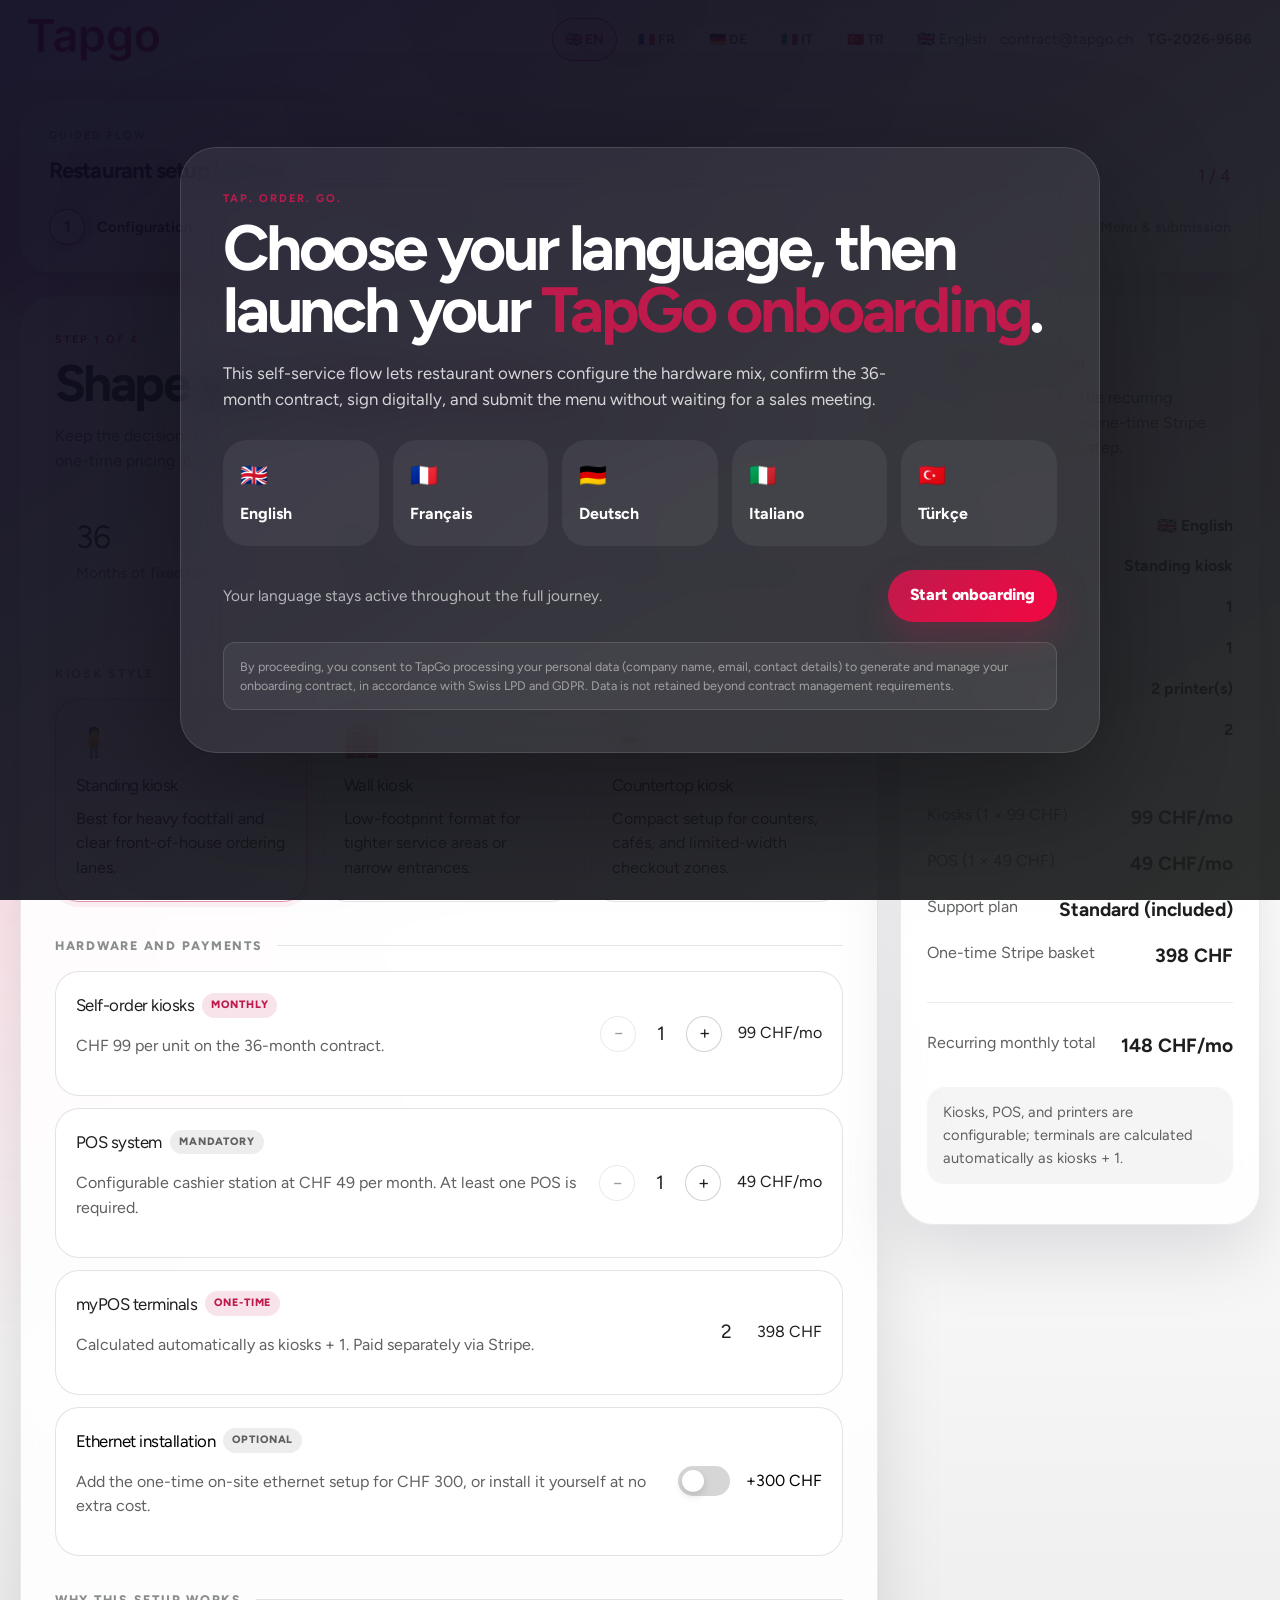
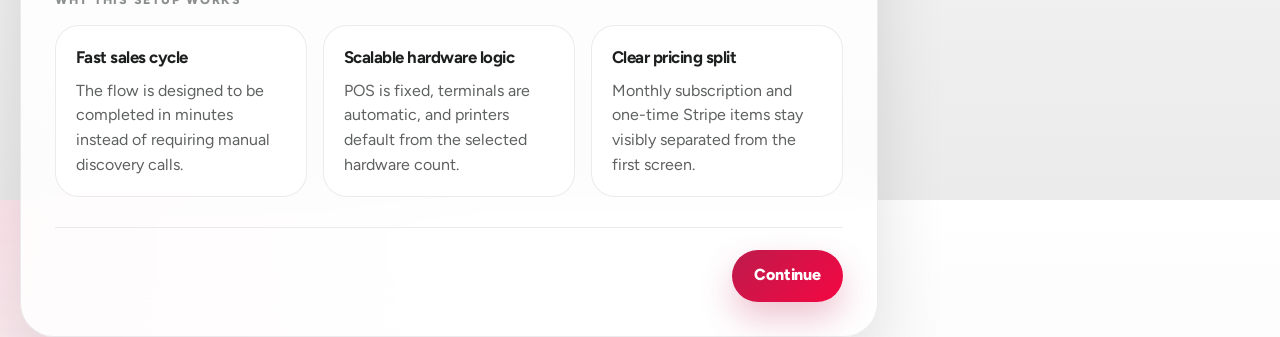
==== tapgo_onboarding_v2.html @ e116bab8 "Apply QA fixes: GDPR notice, POS counter, i18n, validation" ====
<!DOCTYPE html>
<html lang="en">
<head>
  <meta charset="UTF-8">
  <meta name="viewport" content="width=device-width, initial-scale=1.0">
  <meta name="description" content="Configure your TapGo system, validate your contract, and submit your menu in one flow.">
  <title>TapGo Onboarding</title>
  <link rel="preconnect" href="https://fonts.googleapis.com">
  <link rel="preconnect" href="https://fonts.gstatic.com" crossorigin>
  <link href="https://fonts.googleapis.com/css2?family=Figtree:wght@400;500;600;700;800&display=swap" rel="stylesheet">
  <link rel="stylesheet" href="/assets/css/tapgo-onboarding.css">
</head>
<body>
  <div class="site-bg" aria-hidden="true">
    <div class="site-bg__grid"></div>
    <div class="site-bg__orb site-bg__orb--one"></div>
    <div class="site-bg__orb site-bg__orb--two"></div>
  </div>

  <div class="welcome-overlay" id="welcomeOverlay">
    <div class="welcome-card">
      <p class="welcome-card__eyebrow" data-i18n="welcome.eyebrow">Tap. Order. Go.</p>
      <h1 class="welcome-card__title" data-i18n-html="welcome.title">Choose your language, then launch your <em>TapGo onboarding</em>.</h1>
      <p class="welcome-card__text" data-i18n="welcome.text">This self-service flow lets restaurant owners configure the hardware mix, confirm the 36-month contract, sign digitally, and submit the menu without waiting for a sales meeting.</p>
      <div class="language-grid" id="languageGrid">
        <button class="language-card" type="button" data-lang="en"><span class="language-card__flag">🇬🇧</span><span class="language-card__name">English</span></button>
        <button class="language-card" type="button" data-lang="fr"><span class="language-card__flag">🇫🇷</span><span class="language-card__name">Français</span></button>
        <button class="language-card" type="button" data-lang="de"><span class="language-card__flag">🇩🇪</span><span class="language-card__name">Deutsch</span></button>
        <button class="language-card" type="button" data-lang="it"><span class="language-card__flag">🇮🇹</span><span class="language-card__name">Italiano</span></button>
        <button class="language-card" type="button" data-lang="tr"><span class="language-card__flag">🇹🇷</span><span class="language-card__name">Türkçe</span></button>
      </div>
      <div class="welcome-card__footer">
        <p class="welcome-card__note" data-i18n="welcome.note">Your language stays active throughout the full journey.</p>
        <button class="btn btn-primary" id="welcomeStart" type="button" disabled data-i18n="welcome.cta">Start onboarding</button>
      </div>
      <p class="privacy-notice" data-i18n="welcome.privacyNotice">By proceeding, you consent to TapGo processing your personal data (company name, email, contact details) to generate and manage your onboarding contract, in accordance with Swiss LPD and GDPR. Data is not retained beyond contract management requirements.</p>
    </div>
  </div>

  <header class="topbar">
    <a class="brandmark" href="https://www.tapgo.ch/" target="_blank" rel="noopener noreferrer">
      <img class="brandmark__logo" src="/assets/images/Tapgo.png" alt="TapGo">
    </a>
    <div class="topbar__actions">
      <div class="inline-languages" id="inlineLanguages"></div>
      <div class="topbar__contact">
        <span id="selectedLanguageLabel">🇬🇧 English</span>
        <a href="mailto:contract@tapgo.ch">contract@tapgo.ch</a>
        <strong id="referenceBadge">TG-0000</strong>
      </div>
    </div>
  </header>

  <section class="progress-shell">
    <div class="progress-shell__head">
      <div>
        <p class="progress-shell__eyebrow" data-i18n="progress.eyebrow">Guided flow</p>
        <h2 class="progress-shell__title" data-i18n="progress.title">Restaurant setup journey</h2>
      </div>
      <div class="progress-shell__counter" id="progressCounter">1 / 4</div>
    </div>
    <div class="progress-track">
      <div class="progress-step">
        <div class="progress-step__bullet" id="progressBullet1">1</div>
        <div class="progress-step__label" id="progressLabel1" data-i18n="progress.steps.0">Configuration</div>
      </div>
      <div class="progress-track__line" id="progressLine1"></div>
      <div class="progress-step">
        <div class="progress-step__bullet" id="progressBullet2">2</div>
        <div class="progress-step__label" id="progressLabel2" data-i18n="progress.steps.1">Business details</div>
      </div>
      <div class="progress-track__line" id="progressLine2"></div>
      <div class="progress-step">
        <div class="progress-step__bullet" id="progressBullet3">3</div>
        <div class="progress-step__label" id="progressLabel3" data-i18n="progress.steps.2">Contract & signature</div>
      </div>
      <div class="progress-track__line" id="progressLine3"></div>
      <div class="progress-step">
        <div class="progress-step__bullet" id="progressBullet4">4</div>
        <div class="progress-step__label" id="progressLabel4" data-i18n="progress.steps.3">Menu & submission</div>
      </div>
    </div>
  </section>

  <main class="app-shell">
    <section class="stage" id="submissionStage">
      <section class="page" id="page1">
        <div class="page-header">
          <p class="page-header__eyebrow" data-i18n="page1.eyebrow">Step 1 of 4</p>
          <h1 class="page-header__title" data-i18n-html="page1.title">Shape your <em>TapGo setup</em>.</h1>
          <p class="page-header__text" data-i18n="page1.text">Keep the decisions lean: choose the kiosk style, set the quantity, and let the system calculate recurring and one-time pricing instantly.</p>
        </div>

        <div class="hero-strip">
          <div class="hero-strip__item"><span class="hero-strip__value">36</span><span class="hero-strip__label" data-i18n="page1.stats.contract">Months of fixed commitment</span></div>
          <div class="hero-strip__item"><span class="hero-strip__value">3</span><span class="hero-strip__label" data-i18n="page1.stats.setup">Week target for ready-to-go setup</span></div>
          <div class="hero-strip__item"><span class="hero-strip__value">5</span><span class="hero-strip__label" data-i18n="page1.stats.languages">Supported contract languages</span></div>
        </div>

        <div class="section-label" data-i18n="page1.kioskLabel">Kiosk style</div>
        <div class="option-grid">
          <button class="option-card" type="button" data-kiosk-type="standing">
            <span class="option-card__emoji">🧍</span>
            <span class="option-card__title" data-i18n="page1.kiosks.standing.title">Standing kiosk</span>
            <span class="option-card__text" data-i18n="page1.kiosks.standing.text">Best for heavy footfall and clear front-of-house ordering lanes.</span>
          </button>
          <button class="option-card" type="button" data-kiosk-type="wall">
            <span class="option-card__emoji">🧱</span>
            <span class="option-card__title" data-i18n="page1.kiosks.wall.title">Wall kiosk</span>
            <span class="option-card__text" data-i18n="page1.kiosks.wall.text">Low-footprint format for tighter service areas or narrow entrances.</span>
          </button>
          <button class="option-card" type="button" data-kiosk-type="tabletop">
            <span class="option-card__emoji">☕</span>
            <span class="option-card__title" data-i18n="page1.kiosks.tabletop.title">Countertop kiosk</span>
            <span class="option-card__text" data-i18n="page1.kiosks.tabletop.text">Compact setup for counters, cafés, and limited-width checkout zones.</span>
          </button>
        </div>

        <div class="section-label" data-i18n="page1.equipmentLabel">Hardware and payments</div>
        <div class="stack">
          <div class="counter-card">
            <div>
              <div class="counter-card__title"><span data-i18n="page1.counters.kiosks.title">Self-order kiosks</span> <span class="pill pill--accent" data-i18n="page1.counters.kiosks.tag">Monthly</span></div>
              <p class="counter-card__text" data-i18n="page1.counters.kiosks.text">CHF 99 per unit on the 36-month contract.</p>
            </div>
            <div class="counter-control">
              <button class="counter-control__btn" id="kioskMinus" type="button">−</button>
              <div class="counter-control__value" id="kioskCount">1</div>
              <button class="counter-control__btn" id="kioskPlus" type="button">+</button>
            </div>
            <div class="counter-card__price" id="kioskPrice">99 CHF/mo</div>
          </div>

          <div class="counter-card">
            <div>
              <div class="counter-card__title"><span data-i18n="page1.counters.pos.title">POS system</span> <span class="pill" data-i18n="page1.counters.pos.tag">Mandatory</span></div>
              <p class="counter-card__text" data-i18n="page1.counters.pos.text">Configurable cashier station at CHF 49 per month. At least one POS is required.</p>
            </div>
            <div class="counter-control">
              <button class="counter-control__btn" id="posMinus" type="button">−</button>
              <div class="counter-control__value" id="posCount">1</div>
              <button class="counter-control__btn" id="posPlus" type="button">+</button>
            </div>
            <div class="counter-card__price" id="posPrice">49 CHF/mo</div>
          </div>

          <div class="counter-card">
            <div>
              <div class="counter-card__title"><span data-i18n="page1.counters.terminals.title">myPOS terminals</span> <span class="pill pill--accent" data-i18n="page1.counters.terminals.tag">One-time</span></div>
              <p class="counter-card__text" data-i18n="page1.counters.terminals.text">Calculated automatically as kiosks + 1. Paid separately via Stripe.</p>
            </div>
            <div class="counter-control counter-control--fixed">
              <div class="counter-control__value" id="terminalCount">2</div>
            </div>
            <div class="counter-card__price" id="terminalPrice">398 CHF</div>
          </div>

          <button class="toggle-card" id="ethernetToggle" type="button">
            <div>
              <div class="toggle-card__title"><span data-i18n="page1.ethernet.title">Ethernet installation</span> <span class="pill" data-i18n="page1.ethernet.tag">Optional</span></div>
              <p class="toggle-card__text" data-i18n="page1.ethernet.text">Add the one-time on-site ethernet setup for CHF 300, or install it yourself at no extra cost.</p>
            </div>
            <div class="toggle-card__switch" aria-hidden="true"></div>
            <div class="counter-card__price" id="ethernetPrice">+300 CHF</div>
          </button>
        </div>

        <div class="section-label" data-i18n="page1.highlightsLabel">Why this setup works</div>
        <div class="feature-grid">
          <div class="feature-card">
            <h3 data-i18n="page1.highlights.fast.title">Fast sales cycle</h3>
            <p data-i18n="page1.highlights.fast.text">The flow is designed to be completed in minutes instead of requiring manual discovery calls.</p>
          </div>
          <div class="feature-card">
            <h3 data-i18n="page1.highlights.scalable.title">Scalable hardware logic</h3>
            <p data-i18n="page1.highlights.scalable.text">POS is fixed, terminals are automatic, and printers default from the selected hardware count.</p>
          </div>
          <div class="feature-card">
            <h3 data-i18n="page1.highlights.cash.title">Clear pricing split</h3>
            <p data-i18n="page1.highlights.cash.text">Monthly subscription and one-time Stripe items stay visibly separated from the first screen.</p>
          </div>
        </div>

        <div class="page-actions page-actions--right">
          <button class="btn btn-primary" id="toStep2" type="button" data-i18n="actions.continue">Continue</button>
        </div>
      </section>

      <section class="page hidden" id="page2">
        <div class="page-header">
          <p class="page-header__eyebrow" data-i18n="page2.eyebrow">Step 2 of 4</p>
          <h1 class="page-header__title" data-i18n-html="page2.title">Add your <em>business details</em>.</h1>
          <p class="page-header__text" data-i18n="page2.text">These fields map into the generated addendum and legal agreement, so accuracy matters here.</p>
        </div>

        <div class="section-label" data-i18n="page2.companyLabel">Company</div>
        <div class="form-grid">
          <label class="field">
            <span class="field__label" data-i18n="page2.fields.companyName">Company / legal name</span>
            <input id="companyName" type="text" data-i18n-placeholder="page2.placeholders.companyName" placeholder="Example: Bouafif Partners SA">
            <span class="field__error" id="errorCompanyName"></span>
          </label>
          <label class="field">
            <span class="field__label" data-i18n="page2.fields.companyAddress">Company address</span>
            <input id="companyAddress" type="text" data-i18n-placeholder="page2.placeholders.companyAddress" placeholder="Street, postal code, city">
            <span class="field__error" id="errorCompanyAddress"></span>
          </label>
        </div>

        <div class="section-label" data-i18n="page2.restaurantLabel">Restaurant</div>
        <div class="form-grid">
          <label class="field">
            <span class="field__label" data-i18n="page2.fields.restaurantName">Restaurant name</span>
            <input id="restaurantName" type="text" data-i18n-placeholder="page2.placeholders.restaurantName" placeholder="Example: TFK Restaurant">
            <span class="field__error" id="errorRestaurantName"></span>
          </label>
          <label class="field">
            <span class="field__label" data-i18n="page2.fields.restaurantAddress">Restaurant address</span>
            <input id="restaurantAddress" type="text" data-i18n-placeholder="page2.placeholders.restaurantAddress" placeholder="Restaurant location">
            <span class="field__error" id="errorRestaurantAddress"></span>
          </label>
        </div>

        <div class="section-label" data-i18n="page2.contactLabel">Contact and signature</div>
        <div class="form-grid">
          <label class="field">
            <span class="field__label" data-i18n="page2.fields.contactPerson">Contact person / signatory</span>
            <input id="contactPerson" type="text" data-i18n-placeholder="page2.placeholders.contactPerson" placeholder="First and last name">
            <span class="field__error" id="errorContactPerson"></span>
          </label>
          <label class="field">
            <span class="field__label" data-i18n="page2.fields.email">Email address</span>
            <input id="emailAddress" type="email" data-i18n-placeholder="page2.placeholders.email" placeholder="contact@restaurant.ch">
            <span class="field__error" id="errorEmailAddress"></span>
          </label>
          <label class="field">
            <span class="field__label" data-i18n="page2.fields.phone">Phone number</span>
            <input id="phoneNumber" type="text" data-i18n-placeholder="page2.placeholders.phone" placeholder="+41 76 000 00 00">
          </label>
          <div class="field">
            <span class="field__label" data-i18n="page2.fields.language">Contract language</span>
            <div class="field__readonly" id="selectedLanguageReadonly">Handled from top bar</div>
            <p class="field__hint" data-i18n="page2.languageHint">You can still switch languages from the top bar without losing your progress.</p>
          </div>
        </div>

        <div class="section-label" data-i18n="page2.operationsLabel">Operational details</div>
        <div class="operation-grid">
          <div class="counter-card counter-card--compact">
            <div>
              <div class="counter-card__title"><span data-i18n="page2.operations.printers.title">Printer count</span> <span class="pill" data-i18n="page2.operations.printers.tag">Editable</span></div>
              <p class="counter-card__text" data-i18n="page2.operations.printers.text">Defaults to kiosks + POS, as requested in the requirements document.</p>
            </div>
            <div class="counter-control">
              <button class="counter-control__btn" id="printerMinus" type="button">−</button>
              <div class="counter-control__value" id="printerCount">2</div>
              <button class="counter-control__btn" id="printerPlus" type="button">+</button>
            </div>
          </div>
          <div class="info-tile">
            <h3 data-i18n="page2.operations.stripe.title">Stripe hardware payment</h3>
            <p id="stripeInfoLine">2 myPOS terminals are prepared for the one-time Stripe payment.</p>
          </div>
          <div class="info-tile">
            <h3 data-i18n="page2.operations.startDate.title">Contract start date</h3>
            <p data-i18n="page2.operations.startDate.text">This remains blank in the generated documents and is completed on installation day.</p>
          </div>
        </div>

        <div class="section-label" data-i18n="page2.slaLabel">Support plan</div>
        <div class="sla-grid">
          <button class="sla-card" type="button" data-sla="standard">
            <div class="sla-card__head">
              <h3 data-i18n="page2.sla.standard.title">Standard</h3>
              <p data-i18n="page2.sla.standard.price">Included</p>
            </div>
            <ul class="sla-card__list">
              <li data-i18n="page2.sla.standard.items.0">Mon-Fri support window</li>
              <li data-i18n="page2.sla.standard.items.1">Response within 24 working hours</li>
              <li data-i18n="page2.sla.standard.items.2">On-site visit billed separately</li>
              <li data-i18n="page2.sla.standard.items.3">Baseline 90% availability target</li>
            </ul>
          </button>
          <button class="sla-card" type="button" data-sla="premium">
            <span class="sla-card__flag" data-i18n="page2.sla.recommended">Recommended</span>
            <div class="sla-card__head">
              <h3 data-i18n="page2.sla.premium.title">Premium</h3>
              <p data-i18n="page2.sla.premium.price">+9 CHF / month</p>
            </div>
            <ul class="sla-card__list">
              <li data-i18n="page2.sla.premium.items.0">7/7 extended support coverage</li>
              <li data-i18n="page2.sla.premium.items.1">Priority remote response</li>
              <li data-i18n="page2.sla.premium.items.2">On-site intervention included</li>
              <li data-i18n="page2.sla.premium.items.3">Higher service availability target</li>
            </ul>
          </button>
        </div>

        <div class="page-actions">
          <button class="btn btn-ghost" id="backToStep1" type="button" data-i18n="actions.back">Back</button>
          <button class="btn btn-primary" id="toStep3" type="button" disabled data-i18n="page2.cta">Review contract</button>
        </div>
      </section>

      <section class="page hidden" id="page3">
        <div class="page-header">
          <p class="page-header__eyebrow" data-i18n="page3.eyebrow">Step 3 of 4</p>
          <h1 class="page-header__title" data-i18n-html="page3.title">Validate the <em>agreement</em>.</h1>
          <p class="page-header__text" data-i18n="page3.text">The commercial addendum stays in sync with your chosen configuration, while the legal terms stay aligned with the contract source you provided.</p>
        </div>

        <div class="document-actions">
          <button class="btn btn-ghost btn--small" id="downloadContract" type="button" data-i18n="page3.download">Download contract preview</button>
        </div>

        <div class="document-stack">
          <article class="document-card">
            <div class="document-card__head">
              <div>
                <p class="document-card__eyebrow" data-i18n="page3.addendumEyebrow">Generated document</p>
                <h2 data-i18n="page3.addendumTitle">Commercial addendum</h2>
              </div>
              <span class="document-card__ref" id="addendumRef">TapGo / Preview</span>
            </div>
            <div class="document-card__body" id="addendumRows"></div>
          </article>

          <article class="document-card">
            <div class="document-card__head">
              <div>
                <p class="document-card__eyebrow" data-i18n="page3.termsEyebrow">Generated document</p>
                <h2 data-i18n="page3.termsTitle">General conditions</h2>
              </div>
              <span class="document-card__ref">TapGo / Phase 1</span>
            </div>
            <div class="terms-list" id="contractTerms"></div>
          </article>
        </div>

        <div class="section-label" data-i18n="page3.acceptanceLabel">Required confirmations</div>
        <div class="checkbox-stack">
          <label class="check-card" id="checkCardCommitment">
            <input id="acceptCommitment" type="checkbox">
            <span class="check-card__copy" data-i18n-html="page3.acceptCommitment">I accept the <strong>36-month commitment</strong> and understand the agreement stays non-cancellable before term except for valid cause.</span>
          </label>
          <label class="check-card" id="checkCardTerms">
            <input id="acceptTerms" type="checkbox">
            <span class="check-card__copy" data-i18n-html="page3.acceptTerms">I have read and accept the <strong>TapGo general conditions</strong>, including SLA rules, liability limits, and hardware return obligations.</span>
          </label>
        </div>

        <div class="section-label" data-i18n="page3.signatureLabel">Electronic signature</div>
        <div class="signature-box">
          <div class="signature-box__meta">
            <strong id="signatureStatus" data-i18n="page3.signaturePending">Waiting for signature</strong>
            <button class="btn-text" id="clearSignature" type="button" data-i18n="page3.clear">Clear</button>
          </div>
          <div class="signature-pad" id="signaturePad">
            <canvas id="signatureCanvas"></canvas>
            <div class="signature-pad__hint" id="signatureHint">
              <div class="signature-pad__icon">✍</div>
              <div data-i18n="page3.signatureHint">Draw your signature with a mouse or finger.</div>
            </div>
          </div>
          <div class="field__error field__error--block" id="signatureError"></div>
        </div>

        <div class="page-actions">
          <button class="btn btn-ghost" id="backToStep2" type="button" data-i18n="actions.back">Back</button>
          <button class="btn btn-primary" id="toStep4" type="button" disabled data-i18n="page3.cta">Continue to submission</button>
        </div>
      </section>

      <section class="page hidden" id="page4">
        <div class="page-header">
          <p class="page-header__eyebrow" data-i18n="page4.eyebrow">Step 4 of 4</p>
          <h1 class="page-header__title" data-i18n-html="page4.title">Send the <em>menu package</em>.</h1>
          <p class="page-header__text" data-i18n="page4.text">Upload the working menu files for the back-office configuration team, add any notes, and finalize the onboarding package.</p>
        </div>

        <div class="upload-shell">
          <div>
            <label class="upload-dropzone" for="menuUpload">
              <div class="upload-dropzone__icon">↑</div>
              <strong data-i18n="page4.uploadTitle">Drop menu files here or choose them from your device</strong>
              <span data-i18n="page4.uploadText">You can upload food, drinks, pricing sheets, or updated menu documents in multiple formats.</span>
            </label>
            <input id="menuUpload" type="file" multiple accept=".pdf,.jpg,.jpeg,.png,.xlsx,.docx">
            <div class="field__error field__error--block" id="uploadError"></div>
            <div class="upload-list" id="uploadList"></div>
          </div>
          <div class="upload-info">
            <div class="upload-info__row"><span data-i18n="page4.fileRules.count">Maximum files</span><strong>10</strong></div>
            <div class="upload-info__row"><span data-i18n="page4.fileRules.size">Maximum per file</span><strong>20 MB</strong></div>
            <div class="upload-info__row"><span data-i18n="page4.fileRules.formats">Accepted formats</span><strong>PDF, JPG, PNG, XLSX, DOCX</strong></div>
          </div>
        </div>

        <div class="section-label" data-i18n="page4.linkLabel">Menu link</div>
        <label class="field">
          <span class="field__label" data-i18n="page4.linkField">Menu URL</span>
          <input id="menuLink" type="url" inputmode="url" data-i18n-placeholder="page4.linkPlaceholder" placeholder="https://example.com/menu.pdf">
          <p class="field__hint" data-i18n="page4.linkHint">Use this if your menu is already shared online. A menu file or a menu link is required.</p>
        </label>

        <div class="section-label" data-i18n="page4.noteLabel">Special instructions</div>
        <label class="field">
          <span class="field__label" data-i18n="page4.noteField">Menu note</span>
          <textarea id="menuNote" rows="5" data-i18n-placeholder="page4.notePlaceholder" placeholder="Add comments for the back-office team, for example separate lunch and dinner pricing, combo logic, or allergy handling."></textarea>
        </label>

        <div class="section-label" data-i18n="page4.deliveryLabel">Delivery</div>
        <div class="delivery-grid">
          <div class="info-tile">
            <h3 data-i18n="page4.delivery.tapgo.title">Internal delivery</h3>
            <p data-i18n="page4.delivery.tapgo.text">The package is prepared for delivery to contract@tapgo.ch with the signed contract, menu files, and structured onboarding summary.</p>
          </div>
          <div class="info-tile">
            <h3 data-i18n="page4.delivery.customer.title">Customer confirmation</h3>
            <p data-i18n="page4.delivery.customer.text">The selected contact email receives a confirmation message and a copy of the generated contract details in the chosen language.</p>
          </div>
          <div class="info-tile">
            <h3 data-i18n="page4.delivery.phase1.title">Phase 1 scope</h3>
            <p data-i18n="page4.delivery.phase1.text">Browser signature, local PDF generation, menu storage, and Stripe checkout creation are handled in this release.</p>
          </div>
        </div>

        <div class="page-actions">
          <button class="btn btn-ghost" id="backToStep3" type="button" data-i18n="actions.back">Back</button>
          <button class="btn btn-primary" id="submitFlow" type="button" data-i18n="page4.cta">Submit onboarding package</button>
        </div>
      </section>
    </section>

    <section class="stage hidden" id="successStage">
      <div class="success-panel">
        <div class="success-panel__icon">✓</div>
        <div class="page-header">
          <p class="page-header__eyebrow" data-i18n="success.eyebrow">Submission complete</p>
          <h1 class="page-header__title" data-i18n-html="success.title">Your TapGo setup is <em>ready for handoff</em>.</h1>
          <p class="page-header__text" id="successText">Your signed contract, company data, and menu files are prepared for delivery.</p>
        </div>
        <div class="success-panel__reference"><span data-i18n="success.reference">Reference</span> <strong id="successReference">TG-0000</strong></div>
        <p class="field__hint" id="paymentStatus"></p>
        <div class="success-panel__actions">
          <a class="btn btn-ghost hidden" id="downloadFinalContract" href="#">Download contract</a>
          <a class="btn btn-primary hidden" id="paymentAction" href="#">Open payment link</a>
        </div>
        <div class="feature-grid">
          <div class="feature-card">
            <h3 data-i18n="success.steps.0.title">Hardware ordering</h3>
            <p data-i18n="success.steps.0.text">TapGo can now prepare the myPOS hardware count and the final device allocation.</p>
          </div>
          <div class="feature-card">
            <h3 data-i18n="success.steps.1.title">Installation planning</h3>
            <p data-i18n="success.steps.1.text">The team can reach out to confirm the installation date and finalize the start-of-service timing.</p>
          </div>
          <div class="feature-card">
            <h3 data-i18n="success.steps.2.title">Menu configuration</h3>
            <p data-i18n="success.steps.2.text">Your menu files and notes are ready for back-office configuration on kiosk and POS interfaces.</p>
          </div>
        </div>
      </div>
    </section>

    <aside class="summary-panel" id="summaryPanel">
      <div class="summary-panel__header">
        <p class="summary-panel__eyebrow" data-i18n="summary.eyebrow">Live summary</p>
        <h2 data-i18n="summary.title">Commercial snapshot</h2>
        <p data-i18n="summary.text">The side panel keeps the recurring contract value and the one-time Stripe basket visible at every step.</p>
      </div>

      <div class="summary-group">
        <div class="summary-row"><span data-i18n="summary.items.language">Language</span><strong id="summaryLanguage">🇬🇧 English</strong></div>
        <div class="summary-row"><span data-i18n="summary.items.kioskType">Kiosk type</span><strong id="summaryKioskType">Standing kiosk</strong></div>
        <div class="summary-row"><span data-i18n="summary.items.kiosks">Kiosk quantity</span><strong id="summaryKioskCount">1</strong></div>
        <div class="summary-row"><span data-i18n="summary.items.pos">POS quantity</span><strong id="summaryPosCount">1</strong></div>
        <div class="summary-row"><span data-i18n="summary.items.printers">Printers</span><strong id="summaryPrinterCount">2 printer(s)</strong></div>
        <div class="summary-row"><span data-i18n="summary.items.terminals">myPOS terminals</span><strong id="summaryTerminalCount">2</strong></div>
      </div>

      <div class="summary-breakdown">
        <div class="summary-line"><span id="summaryMonthlyLabel">Kiosks (1 × 99 CHF)</span><strong id="summaryMonthlyValue">99 CHF/mo</strong></div>
        <div class="summary-line"><span id="summaryPosLabel">POS (1 × 49 CHF)</span><strong id="summaryPosValue">49 CHF/mo</strong></div>
        <div class="summary-line"><span id="summarySlaLabel">Support plan</span><strong id="summarySlaValue">Standard (included)</strong></div>
        <div class="summary-line"><span data-i18n="summary.oneTime">One-time Stripe basket</span><strong id="summaryOneTimeValue">398 CHF</strong></div>
      </div>

      <div class="summary-breakdown">
        <div class="summary-line"><span data-i18n="summary.total">Recurring monthly total</span><strong id="summaryTotalValue">148 CHF/mo</strong></div>
      </div>

      <p class="summary-panel__note" id="summaryNote">Configuration follows the simplified website brief: kiosks are variable, POS is fixed, terminals are automatic.</p>
    </aside>
  </main>

  <div class="mobile-total-bar" id="mobileTotalBar">
    <span data-i18n="summary.total">Recurring monthly total</span>
    <strong class="mobile-total-bar__value" id="mobileTotalValue">148 CHF/mo</strong>
  </div>

  <script src="/assets/js/tapgo-onboarding.js"></script>
</body>
</html>
---- assets/css/tapgo-onboarding.css ----
:root {
  --bg: #f5f1ee;
  --surface: rgba(255, 255, 255, 0.84);
  --surface-strong: rgba(255, 255, 255, 0.96);
  --surface-dark: #1d1f1e;
  --surface-dark-2: #0c0920;
  --ink: #1d1f1e;
  --ink-soft: #5e615f;
  --ink-faint: #8b8f8c;
  --line: rgba(29, 31, 30, 0.12);
  --line-strong: rgba(29, 31, 30, 0.2);
  --accent: #be1b4c;
  --accent-strong: #f40742;
  --accent-soft: rgba(190, 27, 76, 0.08);
  --accent-glow: rgba(190, 27, 76, 0.28);
  --success: #1a8f5a;
  --radius-sm: 14px;
  --radius-md: 24px;
  --radius-lg: 34px;
  --shadow: 0 28px 70px rgba(12, 9, 32, 0.12);
  --shadow-soft: 0 14px 34px rgba(12, 9, 32, 0.08);
  --framer-font-family: "Figtree", "Figtree Placeholder", sans-serif;
  --font-display: "Figtree", "Figtree Placeholder", sans-serif;
  --font-body: "Figtree", "Figtree Placeholder", sans-serif;
  --transition: 180ms ease;
}

*,
*::before,
*::after {
  box-sizing: border-box;
}

html {
  scroll-behavior: smooth;
}

body {
  margin: 0;
  min-height: 100vh;
  background:
    radial-gradient(circle at top left, rgba(244, 7, 66, 0.1), transparent 30%),
    linear-gradient(180deg, #ffffff 0%, #ebebeb 100%);
  color: var(--ink);
  font-family: var(--font-body);
  line-height: 1.55;
  overflow-x: hidden;
}

body.welcome-lock {
  overflow: hidden;
  height: 100vh;
}

button,
input,
textarea {
  font: inherit;
}

button {
  cursor: pointer;
}

a {
  color: inherit;
}

.hidden {
  display: none !important;
}

.site-bg {
  position: fixed;
  inset: 0;
  z-index: -2;
  overflow: hidden;
}

.site-bg__grid {
  position: absolute;
  inset: 0;
  background-image:
    linear-gradient(rgba(12, 9, 32, 0.06) 1px, transparent 1px),
    linear-gradient(90deg, rgba(12, 9, 32, 0.06) 1px, transparent 1px);
  background-size: 72px 72px;
  mask-image: radial-gradient(circle at center, black 34%, transparent 88%);
}

.site-bg__orb {
  position: absolute;
  border-radius: 999px;
  filter: blur(10px);
  opacity: 0.65;
}

.site-bg__orb--one {
  width: 420px;
  height: 180px;
  left: -40px;
  top: 120px;
  background: linear-gradient(120deg, rgba(190, 27, 76, 0.38), rgba(244, 7, 66, 0.12));
  transform: rotate(-12deg);
}

.site-bg__orb--two {
  width: 300px;
  height: 300px;
  right: -80px;
  top: 240px;
  background: radial-gradient(circle, rgba(244, 7, 66, 0.18), transparent 72%);
}

.welcome-overlay {
  position: fixed;
  inset: 0;
  z-index: 20;
  display: grid;
  place-items: center;
  padding: 24px;
  overflow-y: auto;
  overscroll-behavior: contain;
  -webkit-overflow-scrolling: touch;
  background:
    linear-gradient(145deg, rgba(12, 9, 32, 0.94), rgba(29, 31, 30, 0.93)),
    radial-gradient(circle at top, rgba(190, 27, 76, 0.18), transparent 34%);
  transition: opacity 260ms ease, visibility 260ms ease;
}

.welcome-overlay.is-hidden {
  opacity: 0;
  visibility: hidden;
  pointer-events: none;
}

.welcome-card {
  width: min(920px, 100%);
  max-height: calc(100vh - 48px);
  overflow-y: auto;
  padding: 42px;
  border: 1px solid rgba(255, 255, 255, 0.12);
  border-radius: 36px;
  background: rgba(255, 255, 255, 0.08);
  box-shadow: 0 36px 120px rgba(0, 0, 0, 0.34);
  backdrop-filter: blur(20px);
  color: white;
}

.welcome-card__eyebrow,
.page-header__eyebrow,
.progress-shell__eyebrow,
.document-card__eyebrow,
.summary-panel__eyebrow {
  margin: 0 0 10px;
  font-size: 11px;
  font-weight: 700;
  letter-spacing: 0.18em;
  text-transform: uppercase;
}

.welcome-card__eyebrow,
.page-header__eyebrow,
.document-card__eyebrow,
.summary-panel__eyebrow {
  color: var(--accent);
}

.welcome-card__title,
.page-header__title {
  margin: 0;
  font-family: var(--font-display);
  font-size: clamp(2.6rem, 5vw, 4.5rem);
  line-height: 0.98;
  letter-spacing: -0.05em;
}

.page-header__title {
  font-size: clamp(2.4rem, 4vw, 3.5rem);
}

.welcome-card__title em,
.page-header__title em {
  color: var(--accent);
  font-style: normal;
}

.welcome-card__text,
.page-header__text,
.summary-panel__header p,
.feature-card p,
.field__hint,
.info-tile p,
.counter-card__text,
.toggle-card__text,
.success-panel .page-header__text,
.upload-dropzone span,
.upload-info__row span,
.check-card__copy,
.terms-list p,
.document-card__ref,
.summary-panel__note {
  color: var(--ink-soft);
}

.welcome-card__text {
  max-width: 680px;
  margin: 18px 0 28px;
  color: rgba(255, 255, 255, 0.8);
  font-size: 1.05rem;
}

.language-grid {
  display: grid;
  grid-template-columns: repeat(5, minmax(0, 1fr));
  gap: 14px;
}

.language-card,
.option-card,
.sla-card,
.check-card,
.toggle-card {
  border: 1px solid transparent;
  border-radius: 24px;
  background: rgba(255, 255, 255, 0.06);
  transition: transform var(--transition), border-color var(--transition), background var(--transition), box-shadow var(--transition);
}

.language-card {
  display: grid;
  gap: 8px;
  padding: 18px 16px;
  color: white;
  text-align: left;
}

.language-card:hover,
.option-card:hover,
.sla-card:hover,
.check-card:hover,
.toggle-card:hover {
  transform: translateY(-2px);
  border-color: rgba(255, 255, 255, 0.18);
}

.language-card.is-selected {
  border-color: rgba(255, 255, 255, 0.54);
  background: rgba(190, 27, 76, 0.22);
  box-shadow: 0 0 0 1px rgba(255, 255, 255, 0.08), 0 16px 44px rgba(0, 0, 0, 0.26);
}

.language-card__flag {
  font-size: 1.4rem;
}

.language-card__name {
  font-weight: 700;
}

.welcome-card__footer {
  display: flex;
  align-items: center;
  justify-content: space-between;
  gap: 18px;
  margin-top: 24px;
}

.welcome-card__note {
  margin: 0;
  color: rgba(255, 255, 255, 0.64);
  font-size: 0.96rem;
}

.privacy-notice {
  margin: 20px 0 0;
  padding: 14px 16px;
  border-radius: 12px;
  background: rgba(255, 255, 255, 0.06);
  border: 1px solid rgba(255, 255, 255, 0.12);
  color: rgba(255, 255, 255, 0.5);
  font-size: 0.78rem;
  line-height: 1.55;
}

.topbar {
  position: sticky;
  top: 0;
  z-index: 10;
  display: flex;
  align-items: center;
  justify-content: space-between;
  gap: 24px;
  padding: 18px 28px;
  border-bottom: 1px solid rgba(12, 9, 32, 0.08);
  background: rgba(255, 255, 255, 0.72);
  backdrop-filter: blur(16px);
}

.brandmark {
  display: inline-flex;
  align-items: center;
  text-decoration: none;
}

.brandmark__logo {
  display: block;
  height: 42px;
  width: auto;
  object-fit: contain;
}

.topbar__actions {
  display: flex;
  align-items: center;
  gap: 20px;
}

.topbar__contact {
  display: flex;
  align-items: center;
  gap: 14px;
  font-size: 0.92rem;
  color: var(--ink-soft);
  min-width: 0;
}

.topbar__contact a {
  text-decoration: none;
  overflow-wrap: anywhere;
}

.inline-languages {
  display: flex;
  gap: 8px;
}

.inline-languages button {
  min-width: 44px;
  padding: 10px 12px;
  border: 1px solid var(--line);
  border-radius: 999px;
  background: rgba(255, 255, 255, 0.84);
  color: var(--ink-soft);
  font-size: 0.86rem;
  font-weight: 700;
}

.inline-languages button.is-selected {
  border-color: var(--accent);
  background: var(--accent-soft);
  color: var(--accent);
}

.progress-shell {
  margin: 20px auto 0;
  width: min(1320px, calc(100% - 40px));
  padding: 26px 28px;
  border: 1px solid rgba(12, 9, 32, 0.08);
  border-radius: 30px;
  background: rgba(255, 255, 255, 0.7);
  box-shadow: var(--shadow-soft);
  backdrop-filter: blur(16px);
}

.progress-shell__head {
  display: flex;
  align-items: flex-end;
  justify-content: space-between;
  gap: 16px;
  margin-bottom: 20px;
}

.progress-shell__eyebrow {
  color: var(--ink-faint);
}

.progress-shell__title {
  margin: 0;
  font-family: var(--font-display);
  font-size: 1.4rem;
  letter-spacing: -0.04em;
}

.progress-shell__counter {
  font-family: var(--font-display);
  font-size: 1.1rem;
  color: var(--accent);
}

.progress-track {
  display: flex;
  align-items: center;
  min-width: 0;
}

.progress-step {
  display: flex;
  align-items: center;
  gap: 12px;
}

.progress-step__bullet {
  width: 36px;
  height: 36px;
  display: grid;
  place-items: center;
  border-radius: 999px;
  border: 1px solid var(--line);
  background: rgba(255, 255, 255, 0.92);
  color: var(--ink-faint);
  font-weight: 700;
  transition: all var(--transition);
}

.progress-step__bullet.active {
  border-color: var(--accent);
  color: var(--accent);
  box-shadow: 0 0 0 7px rgba(190, 27, 76, 0.1);
}

.progress-step__bullet.done {
  border-color: var(--accent);
  background: var(--accent);
  color: white;
}

.progress-step__label {
  font-size: 0.92rem;
  color: var(--ink-faint);
  font-weight: 600;
}

.progress-step__label.active {
  color: var(--ink);
}

.progress-track__line {
  flex: 1;
  height: 1px;
  margin: 0 14px;
  background: var(--line);
}

.progress-track__line.done {
  background: var(--accent);
}

.app-shell {
  width: min(1320px, calc(100% - 40px));
  margin: 24px auto 120px;
  display: grid;
  grid-template-columns: minmax(0, 1fr) 360px;
  gap: 22px;
}

.stage,
.summary-panel {
  border: 1px solid rgba(12, 9, 32, 0.08);
  border-radius: 34px;
  background: var(--surface);
  box-shadow: var(--shadow);
  backdrop-filter: blur(20px);
}

.stage {
  padding: 34px;
}

.page {
  animation: fade-up 220ms ease;
}

@keyframes fade-up {
  from {
    opacity: 0;
    transform: translateY(10px);
  }
  to {
    opacity: 1;
    transform: translateY(0);
  }
}

.hero-strip,
.feature-grid,
.delivery-grid,
.operation-grid {
  display: grid;
  gap: 16px;
}

.hero-strip {
  grid-template-columns: repeat(3, minmax(0, 1fr));
  margin: 28px 0 30px;
}

.hero-strip__item,
.feature-card,
.info-tile {
  padding: 18px 20px;
  border-radius: 24px;
  border: 1px solid rgba(12, 9, 32, 0.08);
  background: rgba(255, 255, 255, 0.78);
}

.hero-strip__item {
  background: linear-gradient(180deg, rgba(255, 255, 255, 0.92), rgba(255, 255, 255, 0.72));
}

.hero-strip__value {
  display: block;
  margin-bottom: 8px;
  font-family: var(--font-display);
  font-size: 2rem;
  line-height: 1;
  color: var(--ink);
}

.hero-strip__label {
  color: var(--ink-soft);
  font-size: 0.94rem;
}

.section-label {
  margin: 34px 0 16px;
  display: flex;
  align-items: center;
  gap: 14px;
  font-size: 0.78rem;
  letter-spacing: 0.14em;
  text-transform: uppercase;
  color: var(--ink-faint);
  font-weight: 800;
}

.section-label::after {
  content: "";
  flex: 1;
  height: 1px;
  background: var(--line);
}

.option-grid,
.sla-grid {
  display: grid;
  grid-template-columns: repeat(3, minmax(0, 1fr));
  gap: 16px;
}

.option-card,
.sla-card {
  display: grid;
  gap: 8px;
  padding: 20px;
  text-align: left;
  border-color: var(--line);
  background: rgba(255, 255, 255, 0.76);
}

.option-card--selected,
.option-card.is-selected,
.sla-card--selected,
.sla-card.is-selected,
.toggle-card.is-selected,
.check-card.is-selected {
  border-color: rgba(190, 27, 76, 0.42);
  background: linear-gradient(180deg, rgba(190, 27, 76, 0.11), rgba(255, 255, 255, 0.82));
  box-shadow: 0 0 0 5px rgba(190, 27, 76, 0.06);
}

.option-card__emoji {
  font-size: 1.8rem;
}

.option-card__title,
.feature-card h3,
.info-tile h3,
.summary-panel h2,
.document-card h2,
.counter-card__title,
.toggle-card__title,
.success-panel__reference strong {
  margin: 0;
  font-family: var(--font-display);
  font-size: 1.05rem;
  letter-spacing: -0.03em;
}

.option-card__text,
.feature-card p,
.info-tile p {
  margin: 0;
}

.stack {
  display: grid;
  gap: 12px;
}

.counter-card,
.toggle-card {
  display: grid;
  grid-template-columns: minmax(0, 1fr) auto auto;
  align-items: center;
  gap: 16px;
  padding: 20px;
  border-radius: 24px;
  border: 1px solid var(--line);
  background: rgba(255, 255, 255, 0.76);
}

.counter-card__title,
.toggle-card__title {
  display: flex;
  flex-wrap: wrap;
  align-items: center;
  gap: 8px;
}

.pill {
  display: inline-flex;
  align-items: center;
  padding: 4px 9px;
  border-radius: 999px;
  background: rgba(29, 31, 30, 0.08);
  color: var(--ink-soft);
  font-size: 0.67rem;
  letter-spacing: 0.08em;
  font-weight: 800;
  text-transform: uppercase;
}

.pill--accent {
  background: rgba(190, 27, 76, 0.12);
  color: var(--accent);
}

.counter-control {
  display: flex;
  align-items: center;
  gap: 10px;
}

.counter-control--fixed {
  justify-content: flex-end;
}

.counter-control__btn {
  width: 36px;
  height: 36px;
  border: 1px solid var(--line-strong);
  border-radius: 999px;
  background: rgba(255, 255, 255, 0.86);
  color: var(--ink);
  font-size: 1.15rem;
}

.counter-control__btn:hover:not(:disabled) {
  border-color: var(--accent);
  color: var(--accent);
}

.counter-control__btn:disabled {
  opacity: 0.45;
  cursor: not-allowed;
}

.counter-control__value,
.counter-card__price,
.summary-line strong,
.mobile-total-bar__value {
  font-family: var(--font-display);
}

.counter-control__value {
  min-width: 30px;
  text-align: center;
  font-size: 1.2rem;
}

.counter-card__price {
  font-size: 1rem;
  white-space: nowrap;
}

.toggle-card {
  width: 100%;
  text-align: left;
}

.toggle-card__switch {
  width: 52px;
  height: 30px;
  position: relative;
  border-radius: 999px;
  background: rgba(29, 31, 30, 0.18);
  transition: background var(--transition);
}

.toggle-card__switch::after {
  content: "";
  position: absolute;
  top: 4px;
  left: 4px;
  width: 22px;
  height: 22px;
  border-radius: 999px;
  background: white;
  box-shadow: 0 4px 8px rgba(0, 0, 0, 0.14);
  transition: transform var(--transition);
}

.toggle-card.is-selected .toggle-card__switch {
  background: var(--accent);
}

.toggle-card.is-selected .toggle-card__switch::after {
  transform: translateX(22px);
}

.feature-grid {
  grid-template-columns: repeat(3, minmax(0, 1fr));
}

.feature-card h3,
.info-tile h3 {
  margin-bottom: 8px;
}

.form-grid {
  display: grid;
  grid-template-columns: repeat(2, minmax(0, 1fr));
  gap: 16px;
}

.field {
  display: grid;
  gap: 8px;
}

.field__label {
  font-size: 0.95rem;
  font-weight: 700;
}

.field input,
.field textarea {
  width: 100%;
  padding: 14px 16px;
  border: 1px solid var(--line);
  border-radius: 18px;
  background: rgba(255, 255, 255, 0.84);
  color: var(--ink);
  transition: border-color var(--transition), box-shadow var(--transition);
}

.field input:focus,
.field textarea:focus {
  outline: none;
  border-color: rgba(190, 27, 76, 0.4);
  box-shadow: 0 0 0 5px rgba(190, 27, 76, 0.08);
}

.field__readonly {
  display: flex;
  align-items: center;
  min-height: 52px;
  padding: 14px 16px;
  border: 1px solid var(--line);
  border-radius: 18px;
  background: rgba(255, 255, 255, 0.62);
  color: var(--ink);
  font-weight: 700;
}

.field__hint {
  margin: 0;
  font-size: 0.88rem;
}

.field__error {
  display: none;
  color: var(--accent);
  font-size: 0.85rem;
  font-weight: 700;
}

.field__error.is-visible,
.field__error--block.is-visible {
  display: block;
}

.field__error--block {
  margin: 10px 0 0;
}

.operation-grid,
.delivery-grid {
  grid-template-columns: repeat(3, minmax(0, 1fr));
}

.counter-card--compact {
  grid-template-columns: minmax(0, 1fr) auto;
}

.sla-grid {
  grid-template-columns: repeat(2, minmax(0, 1fr));
}

.sla-card {
  position: relative;
  min-height: 100%;
}

.sla-card__head p,
.sla-card__list {
  margin: 0;
}

.sla-card__head p {
  color: var(--accent);
  font-weight: 800;
}

.sla-card__list {
  padding-left: 18px;
  color: var(--ink-soft);
}

.sla-card__list li + li {
  margin-top: 8px;
}

.sla-card__flag {
  position: absolute;
  top: 16px;
  right: 16px;
  padding: 5px 10px;
  border-radius: 999px;
  background: var(--accent);
  color: white;
  font-size: 0.66rem;
  text-transform: uppercase;
  letter-spacing: 0.08em;
  font-weight: 800;
}

.document-actions {
  display: flex;
  justify-content: flex-end;
  margin-bottom: 18px;
}

.document-stack {
  display: grid;
  gap: 16px;
}

.document-card {
  border: 1px solid var(--line);
  border-radius: 28px;
  background: rgba(255, 255, 255, 0.82);
  overflow: hidden;
}

.document-card__head {
  display: flex;
  align-items: flex-start;
  justify-content: space-between;
  gap: 18px;
  padding: 22px 24px;
  background: linear-gradient(140deg, rgba(29, 31, 30, 0.98), rgba(12, 9, 32, 0.98));
  color: white;
}

.document-card__eyebrow {
  color: rgba(255, 255, 255, 0.62);
}

.document-card__ref {
  color: rgba(255, 255, 255, 0.7);
  font-size: 0.84rem;
}

.document-card__body,
.terms-list {
  padding: 22px 24px;
}

.document-row {
  display: flex;
  justify-content: space-between;
  gap: 18px;
  padding: 14px 0;
  border-bottom: 1px solid rgba(12, 9, 32, 0.08);
}

.document-row:last-child {
  border-bottom: 0;
}

.document-row__label {
  color: var(--ink-soft);
}

.document-row__value {
  max-width: 56%;
  text-align: right;
  font-weight: 700;
  overflow-wrap: anywhere;
}

.terms-item + .terms-item {
  margin-top: 18px;
  padding-top: 18px;
  border-top: 1px solid rgba(12, 9, 32, 0.08);
}

.terms-list h3 {
  margin: 0 0 8px;
  font-family: var(--font-display);
  font-size: 1rem;
  letter-spacing: -0.03em;
}

.terms-list p {
  margin: 0;
}

.checkbox-stack {
  display: grid;
  gap: 12px;
}

.check-card {
  display: flex;
  align-items: flex-start;
  gap: 14px;
  padding: 18px 20px;
  border-color: var(--line);
  background: rgba(255, 255, 255, 0.76);
}

.check-card input {
  margin-top: 2px;
  accent-color: var(--accent);
}

.check-card__copy strong {
  color: var(--ink);
}

.signature-box {
  padding: 22px;
  border: 1px solid var(--line);
  border-radius: 28px;
  background: rgba(255, 255, 255, 0.82);
}

.signature-box__meta {
  display: flex;
  align-items: center;
  justify-content: space-between;
  gap: 14px;
  margin-bottom: 14px;
  color: var(--ink-soft);
  font-size: 0.92rem;
}

.signature-pad {
  position: relative;
  height: 220px;
  border: 1px dashed rgba(29, 31, 30, 0.22);
  border-radius: 24px;
  background:
    linear-gradient(180deg, rgba(255, 255, 255, 0.96), rgba(250, 248, 247, 0.9));
  overflow: hidden;
}

.signature-pad.is-signed {
  border-style: solid;
  border-color: rgba(190, 27, 76, 0.36);
}

#signatureCanvas {
  width: 100%;
  height: 100%;
  display: block;
}

.signature-pad__hint {
  position: absolute;
  inset: 0;
  display: grid;
  place-items: center;
  gap: 6px;
  text-align: center;
  color: var(--ink-faint);
  pointer-events: none;
}

.signature-pad__icon {
  font-size: 1.8rem;
}

.btn,
.btn-text {
  border: 0;
  transition: transform var(--transition), background var(--transition), color var(--transition), border-color var(--transition), opacity var(--transition), box-shadow var(--transition);
}

.btn {
  display: inline-flex;
  align-items: center;
  justify-content: center;
  gap: 8px;
  min-height: 52px;
  padding: 0 22px;
  border-radius: 999px;
  font-weight: 800;
  letter-spacing: -0.01em;
  text-decoration: none;
}

.btn-primary {
  background: linear-gradient(135deg, var(--accent), var(--accent-strong));
  color: white;
  box-shadow: 0 16px 34px rgba(190, 27, 76, 0.26);
}

.btn-primary:hover:not(:disabled) {
  transform: translateY(-1px);
}

.btn-primary:disabled {
  opacity: 0.48;
  cursor: not-allowed;
}

.btn-ghost {
  border: 1px solid var(--line);
  background: rgba(255, 255, 255, 0.8);
  color: var(--ink);
}

.btn-ghost:hover {
  border-color: rgba(190, 27, 76, 0.28);
  color: var(--accent);
}

.btn--small {
  min-height: 44px;
  font-size: 0.92rem;
}

.btn-text {
  padding: 0;
  background: transparent;
  color: var(--ink-soft);
  font-weight: 700;
}

.btn-text:hover {
  color: var(--accent);
}

.btn-arrow {
  display: inline-block;
}

.btn-arrow--left {
  order: -1;
}

.page-actions {
  display: flex;
  align-items: center;
  justify-content: space-between;
  gap: 14px;
  margin-top: 30px;
  padding-top: 22px;
  border-top: 1px solid rgba(12, 9, 32, 0.08);
}

.page-actions--right {
  justify-content: flex-end;
}

.upload-shell {
  display: grid;
  grid-template-columns: minmax(0, 1fr) 280px;
  gap: 16px;
}

.upload-dropzone {
  display: grid;
  place-items: center;
  gap: 8px;
  min-height: 220px;
  padding: 20px;
  border: 1px dashed rgba(29, 31, 30, 0.22);
  border-radius: 28px;
  background: rgba(255, 255, 255, 0.72);
  text-align: center;
}

.upload-dropzone input {
  display: none;
}

.upload-dropzone__icon {
  width: 62px;
  height: 62px;
  display: grid;
  place-items: center;
  border-radius: 999px;
  background: rgba(190, 27, 76, 0.1);
  color: var(--accent);
  font-size: 1.6rem;
}

.upload-info,
.upload-list,
.success-panel__reference {
  border: 1px solid rgba(12, 9, 32, 0.08);
  border-radius: 24px;
  background: rgba(255, 255, 255, 0.76);
}

.upload-info {
  padding: 18px;
}

.upload-info__row {
  display: flex;
  justify-content: space-between;
  gap: 14px;
  padding: 10px 0;
}

.upload-info__row + .upload-info__row {
  border-top: 1px solid rgba(12, 9, 32, 0.08);
}

.upload-list {
  display: grid;
  gap: 10px;
  padding: 18px;
  margin-top: 16px;
}

.upload-item {
  display: flex;
  justify-content: space-between;
  gap: 14px;
  padding: 12px 0;
  border-bottom: 1px solid rgba(12, 9, 32, 0.08);
}

.upload-item:last-child {
  border-bottom: 0;
}

.upload-item__name {
  font-weight: 700;
  overflow-wrap: anywhere;
}

.upload-item__meta {
  color: var(--ink-faint);
  font-size: 0.88rem;
}

.success-panel {
  text-align: center;
  padding: 24px 0 8px;
}

.success-panel__icon {
  width: 84px;
  height: 84px;
  display: grid;
  place-items: center;
  margin: 0 auto 20px;
  border-radius: 999px;
  background: rgba(26, 143, 90, 0.12);
  color: var(--success);
  font-size: 2rem;
  font-weight: 800;
}

.success-panel__reference {
  display: inline-flex;
  align-items: center;
  gap: 12px;
  padding: 14px 18px;
  margin-top: 16px;
}

.success-panel__actions {
  display: flex;
  justify-content: center;
  gap: 12px;
  margin: 18px 0 8px;
  flex-wrap: wrap;
}

.summary-panel {
  position: sticky;
  top: 160px;
  height: fit-content;
  padding: 26px;
}

.summary-panel__header p {
  margin: 10px 0 0;
}

.summary-group,
.summary-breakdown {
  margin-top: 24px;
  padding-top: 20px;
  border-top: 1px solid rgba(12, 9, 32, 0.08);
}

.summary-row,
.summary-line {
  display: flex;
  justify-content: space-between;
  gap: 14px;
  padding: 8px 0;
}

.summary-row span,
.summary-line span {
  color: var(--ink-soft);
  min-width: 0;
  overflow-wrap: anywhere;
}

.summary-line--border {
  margin-top: 8px;
  padding-top: 14px;
  border-top: 1px solid rgba(12, 9, 32, 0.08);
}

.summary-line--accent strong,
.summary-line--accent span {
  color: var(--accent);
}

.summary-line strong {
  font-size: 1.2rem;
}

.summary-panel__note {
  margin-top: 18px;
  padding: 14px 16px;
  border-radius: 18px;
  background: rgba(12, 9, 32, 0.04);
  font-size: 0.92rem;
}

.mobile-total-bar {
  position: fixed;
  left: 16px;
  right: 16px;
  bottom: 16px;
  z-index: 8;
  display: none;
  align-items: center;
  justify-content: space-between;
  gap: 16px;
  padding: 14px 18px;
  border: 1px solid rgba(12, 9, 32, 0.08);
  border-radius: 999px;
  background: rgba(255, 255, 255, 0.92);
  box-shadow: 0 18px 40px rgba(12, 9, 32, 0.16);
  backdrop-filter: blur(14px);
}

.mobile-total-bar__label {
  color: var(--ink-soft);
  font-size: 0.86rem;
  font-weight: 700;
}

@media (max-width: 1180px) {
  .app-shell {
    grid-template-columns: 1fr;
  }

  .summary-panel {
    position: static;
  }
}

@media (max-width: 900px) {
  .language-grid,
  .option-grid,
  .hero-strip,
  .feature-grid,
  .form-grid,
  .operation-grid,
  .delivery-grid,
  .upload-shell {
    grid-template-columns: 1fr;
  }

  .sla-grid {
    grid-template-columns: 1fr;
  }

  .counter-card,
  .toggle-card,
  .counter-card--compact {
    grid-template-columns: 1fr;
    justify-items: start;
  }

  .counter-card__price,
  .counter-control {
    justify-self: start;
  }

  .welcome-card {
    padding: 28px 24px;
  }

  .welcome-card__footer {
    align-items: stretch;
    flex-direction: column;
  }

  .topbar {
    flex-direction: column;
    align-items: stretch;
  }

  .topbar__actions,
  .topbar__contact {
    flex-wrap: wrap;
  }

  .progress-track {
    overflow-x: auto;
    padding-bottom: 6px;
  }
}

@media (max-width: 720px) {
  .progress-step__label {
    display: none;
  }

  .progress-track__line {
    margin: 0 8px;
  }

  .progress-shell,
  .app-shell {
    width: calc(100% - 24px);
  }

  .stage {
    padding: 24px 18px;
  }

  .topbar {
    padding: 14px 12px;
    gap: 12px;
  }

  .brandmark__logo {
    height: 34px;
  }

  .progress-shell {
    padding: 18px 14px;
  }

  .progress-shell__title {
    font-size: 1.08rem;
  }

  .page-actions {
    flex-direction: column-reverse;
    align-items: stretch;
  }

  .btn {
    width: 100%;
  }

  .summary-panel {
    display: none;
  }

  .mobile-total-bar {
    display: flex;
  }
}

@media (max-width: 480px) {
  .welcome-overlay {
    padding: 12px;
  }

  .welcome-card {
    padding: 20px 16px;
    border-radius: 24px;
  }

  .welcome-card__title {
    font-size: clamp(1.8rem, 9vw, 2.3rem);
    line-height: 1.05;
  }

  .stage {
    padding: 20px 14px;
    border-radius: 24px;
  }

  .page-header__title {
    font-size: clamp(1.8rem, 8vw, 2.4rem);
    line-height: 1.06;
  }
}
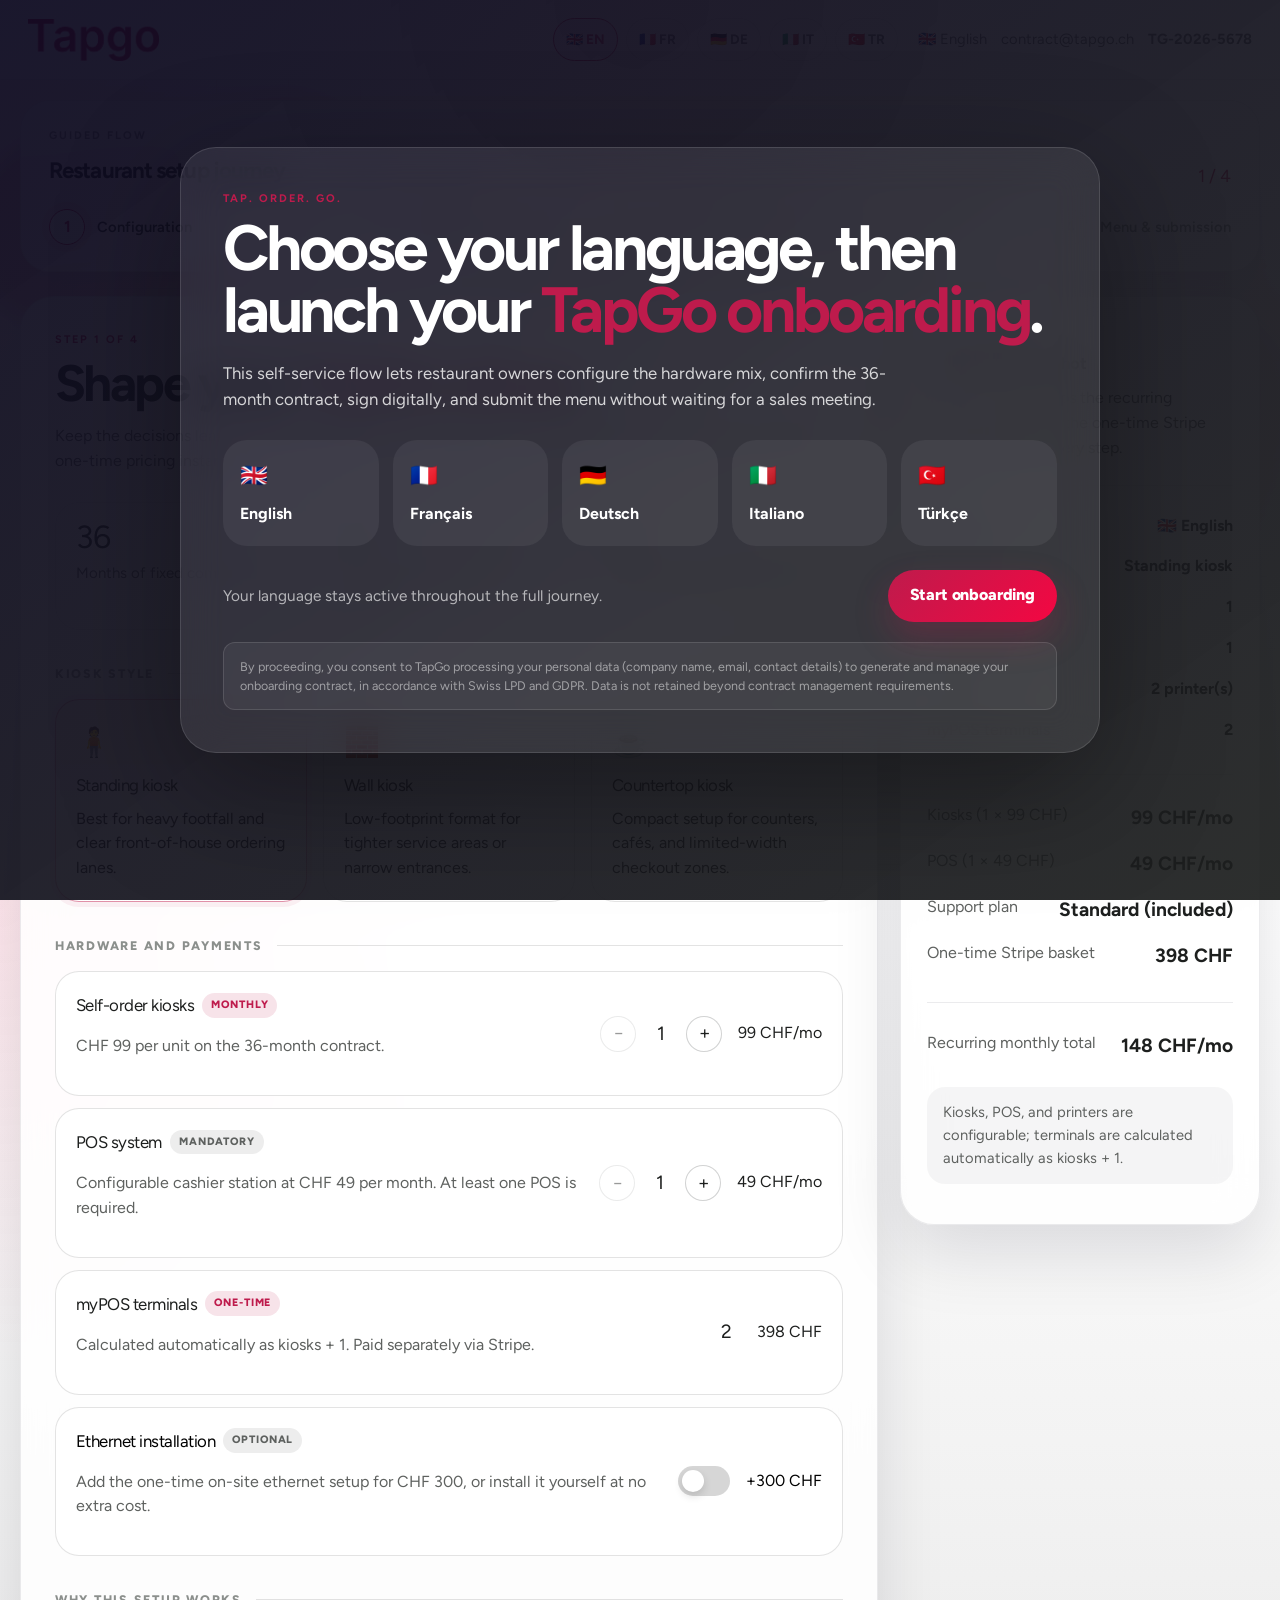
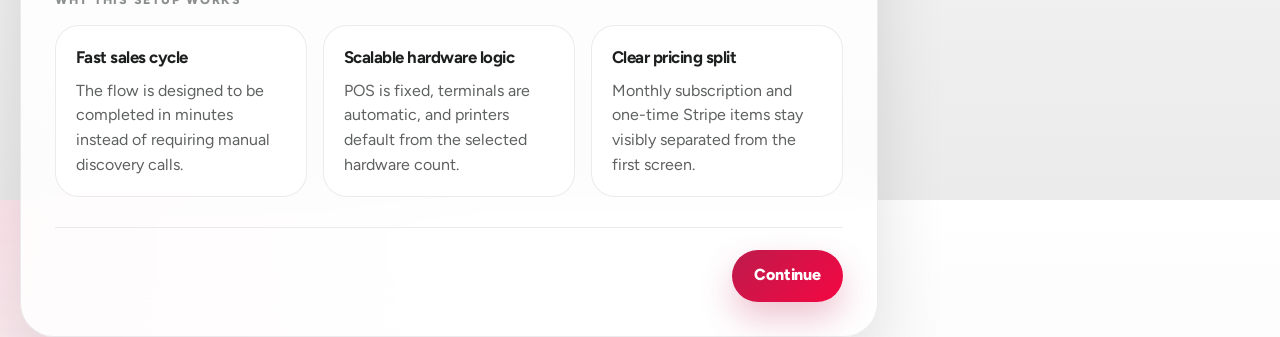
==== commit fc4d9840: "Fix: cache-bust assets, signature data on every stroke, guard hidden canvas reset" ====
--- a/tapgo_onboarding_v2.html
+++ b/tapgo_onboarding_v2.html
@@ -8,7 +8,7 @@
   <link rel="preconnect" href="https://fonts.googleapis.com">
   <link rel="preconnect" href="https://fonts.gstatic.com" crossorigin>
   <link href="https://fonts.googleapis.com/css2?family=Figtree:wght@400;500;600;700;800&display=swap" rel="stylesheet">
-  <link rel="stylesheet" href="/assets/css/tapgo-onboarding.css">
+  <link rel="stylesheet" href="/assets/css/tapgo-onboarding.css?v=3">
 </head>
 <body>
   <div class="site-bg" aria-hidden="true">
@@ -499,6 +499,6 @@
     <strong class="mobile-total-bar__value" id="mobileTotalValue">148 CHF/mo</strong>
   </div>
 
-  <script src="/assets/js/tapgo-onboarding.js"></script>
+  <script src="/assets/js/tapgo-onboarding.js?v=3"></script>
 </body>
 </html>
--- a/assets/css/tapgo-onboarding.css
+++ b/assets/css/tapgo-onboarding.css
@@ -986,6 +986,9 @@
   width: 100%;
   height: 100%;
   display: block;
+  touch-action: none;
+  cursor: crosshair;
+  user-select: none;
 }
 
 .signature-pad__hint {
@@ -1104,8 +1107,13 @@
   text-align: center;
 }
 
-.upload-dropzone input {
+.upload-dropzone input,
+#menuUpload {
   display: none;
+}
+
+.upload-dropzone {
+  cursor: pointer;
 }
 
 .upload-dropzone__icon {
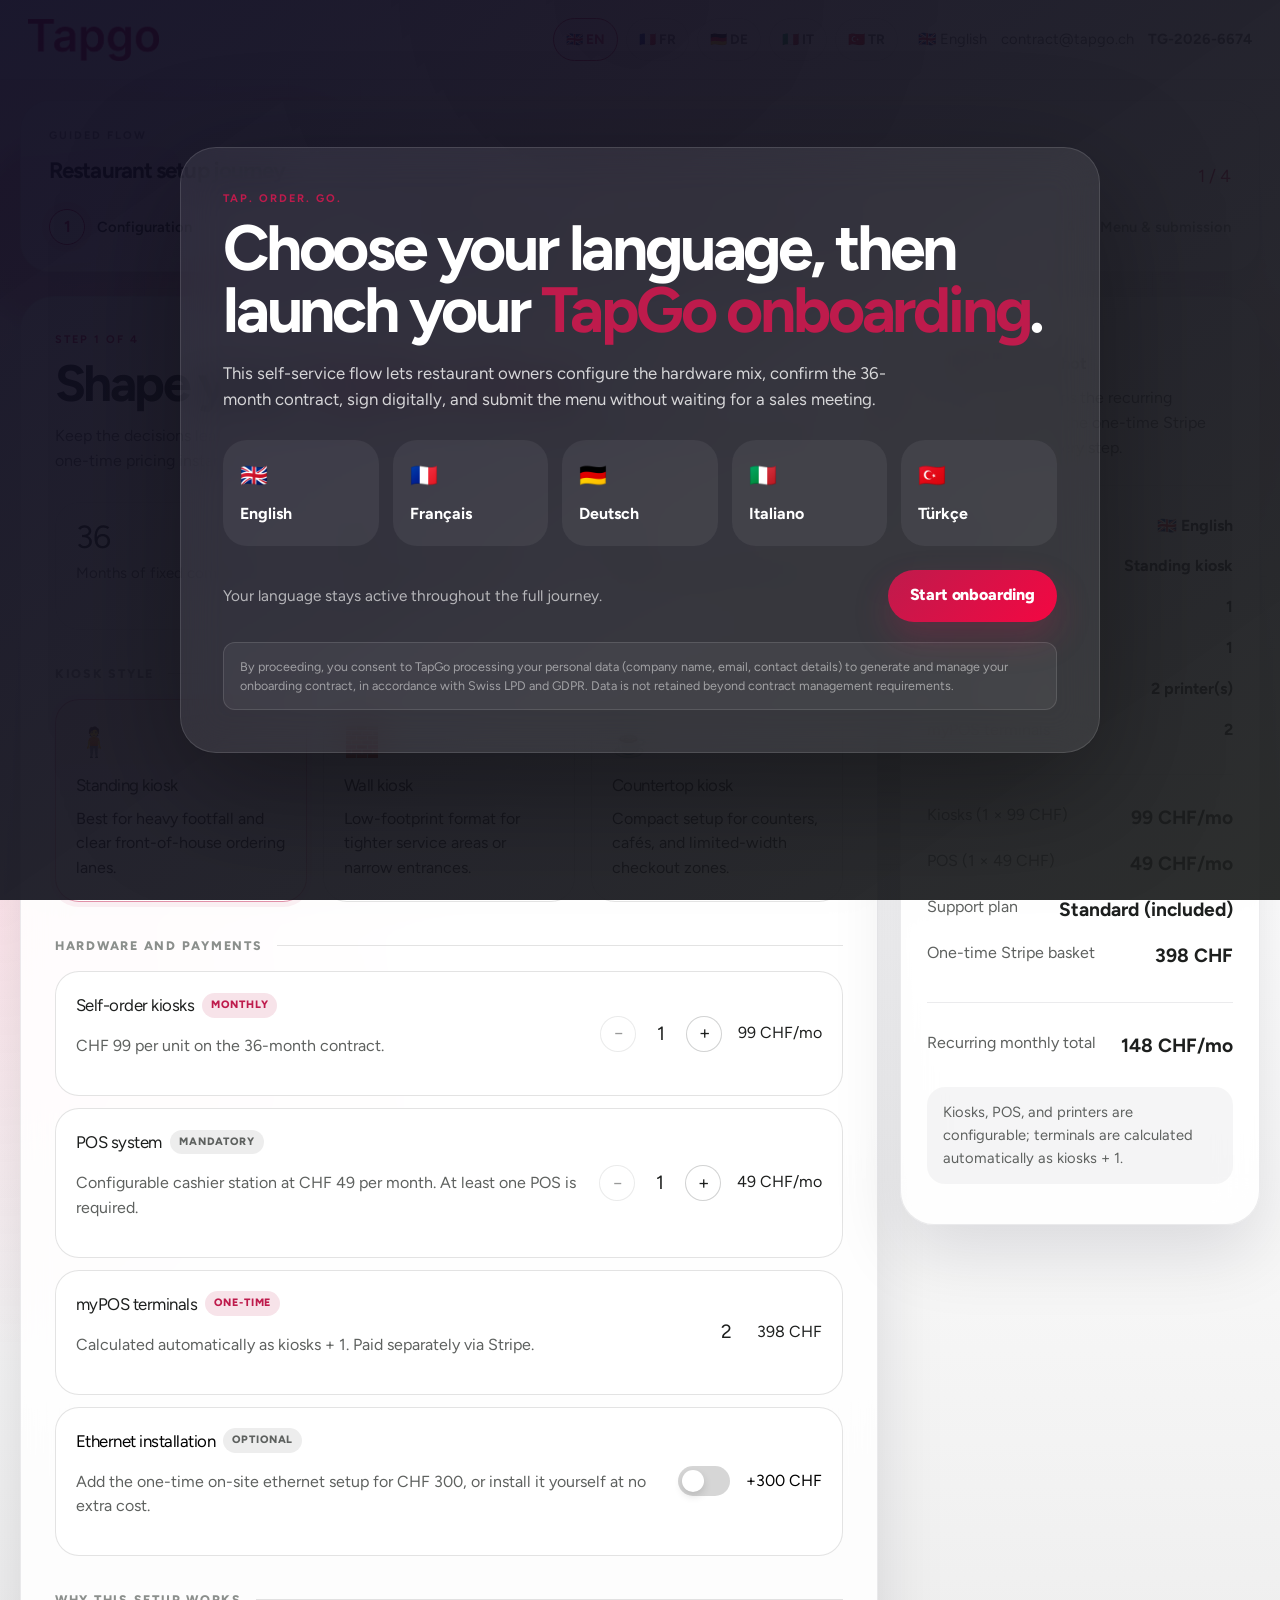
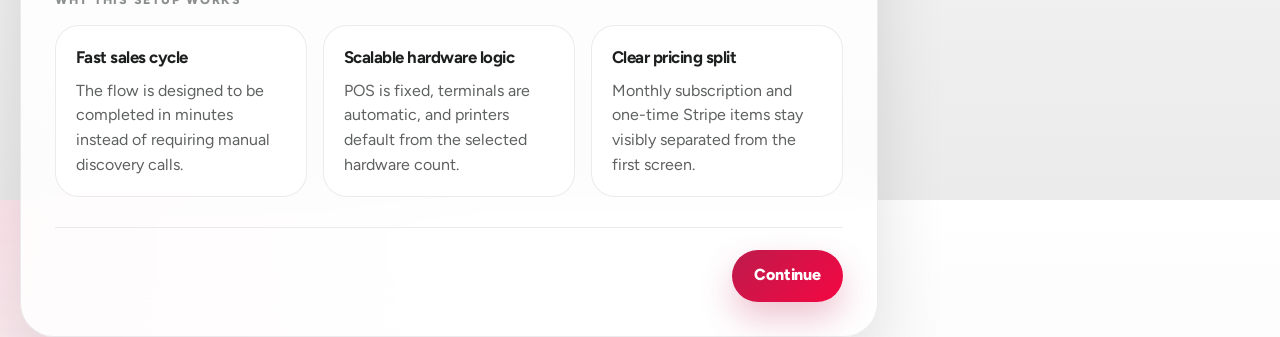
==== commit 01807710: "Fix signature offset: scale canvas coords, resize on step 3 entry" ====
--- a/tapgo_onboarding_v2.html
+++ b/tapgo_onboarding_v2.html
@@ -8,7 +8,7 @@
   <link rel="preconnect" href="https://fonts.googleapis.com">
   <link rel="preconnect" href="https://fonts.gstatic.com" crossorigin>
   <link href="https://fonts.googleapis.com/css2?family=Figtree:wght@400;500;600;700;800&display=swap" rel="stylesheet">
-  <link rel="stylesheet" href="/assets/css/tapgo-onboarding.css?v=3">
+  <link rel="stylesheet" href="/assets/css/tapgo-onboarding.css?v=4">
 </head>
 <body>
   <div class="site-bg" aria-hidden="true">
@@ -499,6 +499,6 @@
     <strong class="mobile-total-bar__value" id="mobileTotalValue">148 CHF/mo</strong>
   </div>
 
-  <script src="/assets/js/tapgo-onboarding.js?v=3"></script>
+  <script src="/assets/js/tapgo-onboarding.js?v=4"></script>
 </body>
 </html>
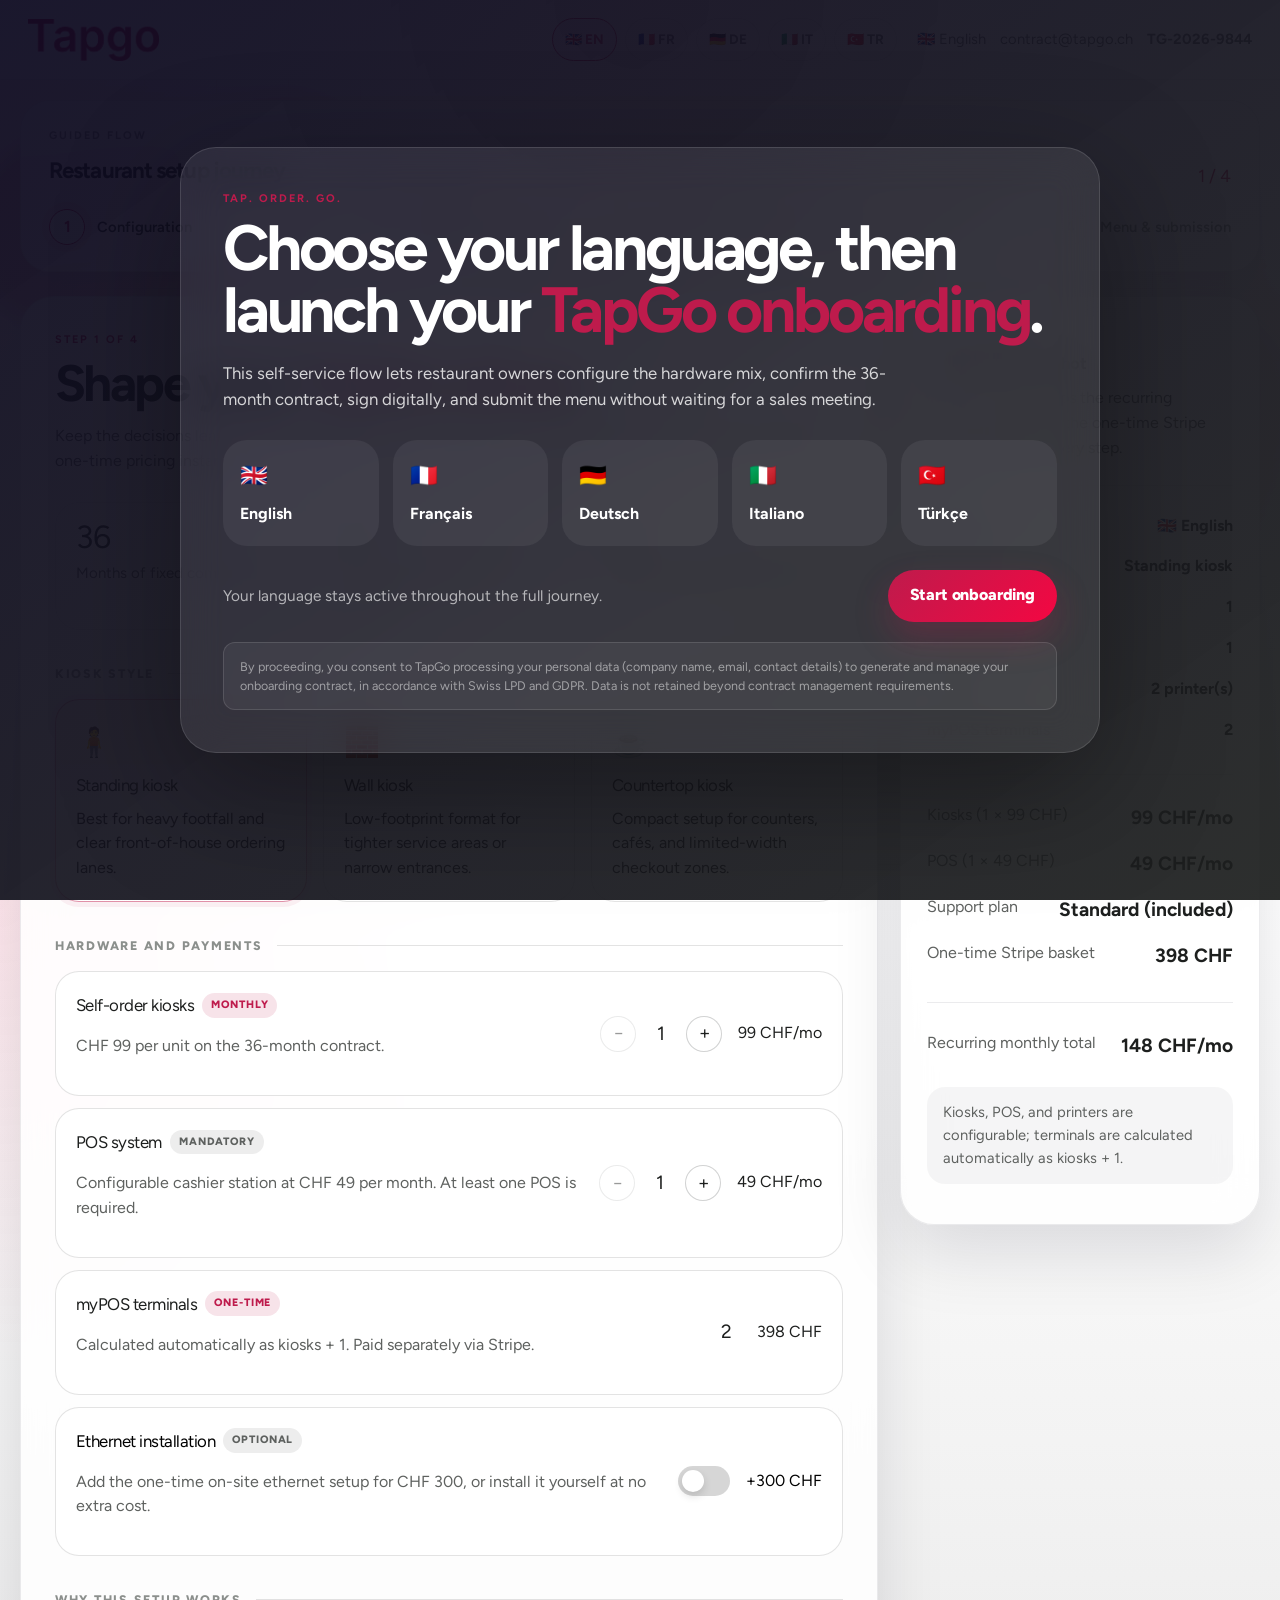
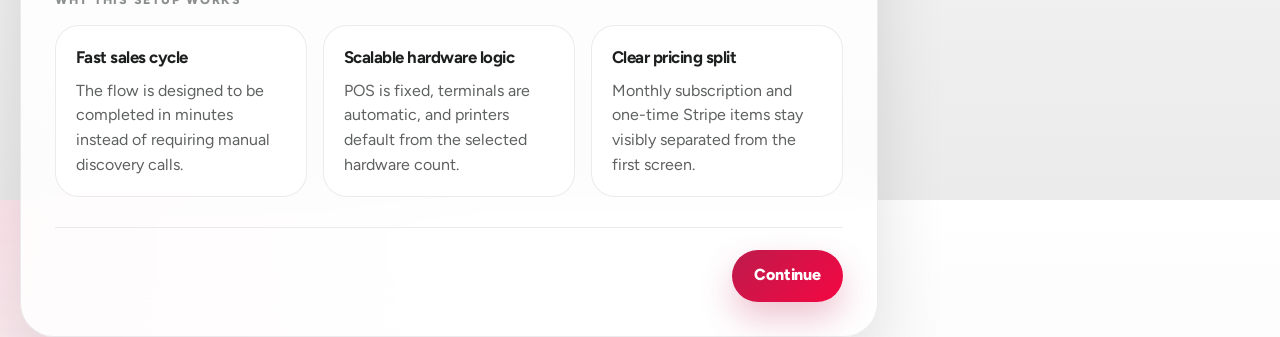
==== commit 3e7def62: "Fix PDF timestamp: send client local datetime and timezone" ====
--- a/tapgo_onboarding_v2.html
+++ b/tapgo_onboarding_v2.html
@@ -8,7 +8,7 @@
   <link rel="preconnect" href="https://fonts.googleapis.com">
   <link rel="preconnect" href="https://fonts.gstatic.com" crossorigin>
   <link href="https://fonts.googleapis.com/css2?family=Figtree:wght@400;500;600;700;800&display=swap" rel="stylesheet">
-  <link rel="stylesheet" href="/assets/css/tapgo-onboarding.css?v=4">
+  <link rel="stylesheet" href="/assets/css/tapgo-onboarding.css?v=5">
 </head>
 <body>
   <div class="site-bg" aria-hidden="true">
@@ -499,6 +499,6 @@
     <strong class="mobile-total-bar__value" id="mobileTotalValue">148 CHF/mo</strong>
   </div>
 
-  <script src="/assets/js/tapgo-onboarding.js?v=4"></script>
+  <script src="/assets/js/tapgo-onboarding.js?v=5"></script>
 </body>
 </html>
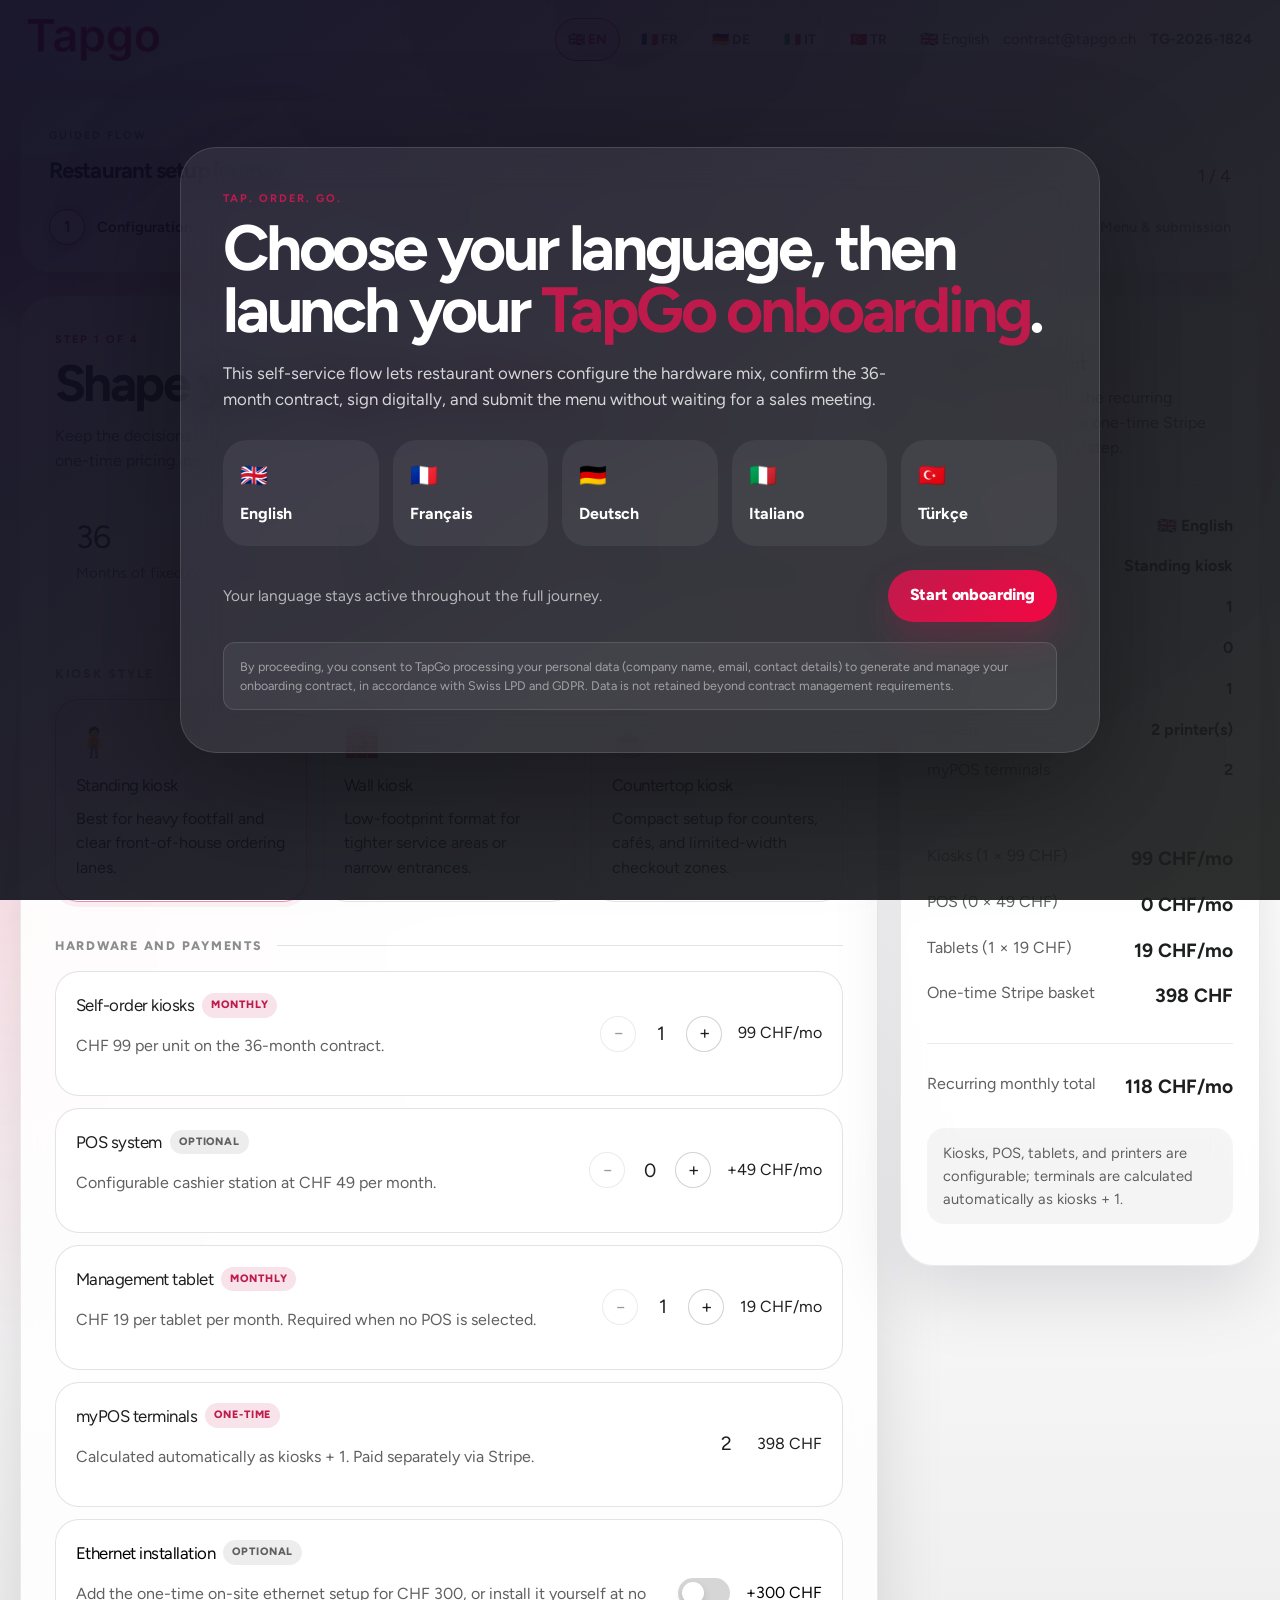
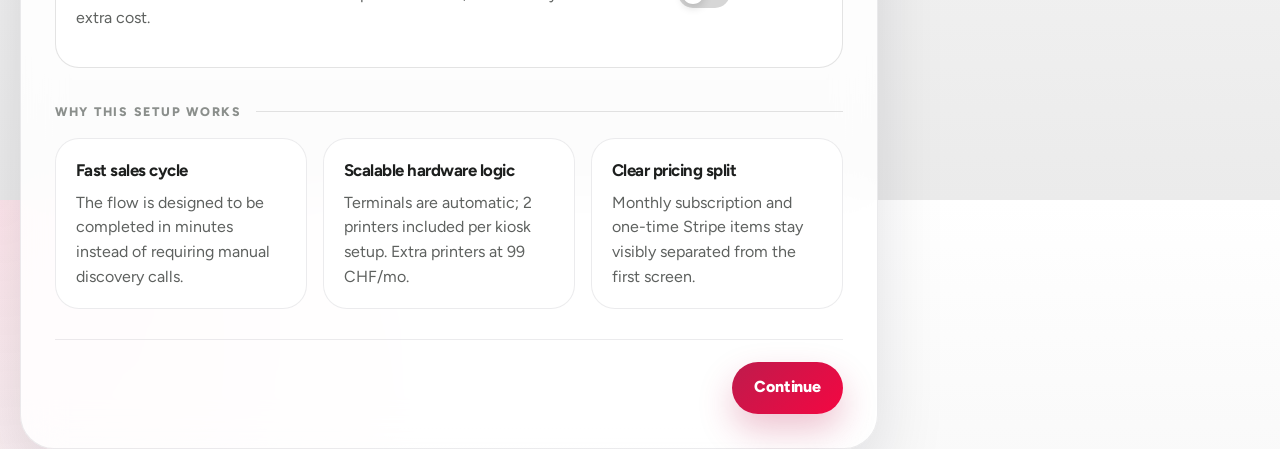
==== commit 4c5ae2e1: "feat: tablet product, optional POS, split addresses, remove SLA, trade license upload, delivery plat" ====
--- a/tapgo_onboarding_v2.html
+++ b/tapgo_onboarding_v2.html
@@ -8,7 +8,7 @@
   <link rel="preconnect" href="https://fonts.googleapis.com">
   <link rel="preconnect" href="https://fonts.gstatic.com" crossorigin>
   <link href="https://fonts.googleapis.com/css2?family=Figtree:wght@400;500;600;700;800&display=swap" rel="stylesheet">
-  <link rel="stylesheet" href="/assets/css/tapgo-onboarding.css?v=5">
+  <link rel="stylesheet" href="/assets/css/tapgo-onboarding.css?v=6">
 </head>
 <body>
   <div class="site-bg" aria-hidden="true">
@@ -133,15 +133,28 @@
 
           <div class="counter-card">
             <div>
-              <div class="counter-card__title"><span data-i18n="page1.counters.pos.title">POS system</span> <span class="pill" data-i18n="page1.counters.pos.tag">Mandatory</span></div>
-              <p class="counter-card__text" data-i18n="page1.counters.pos.text">Configurable cashier station at CHF 49 per month. At least one POS is required.</p>
+              <div class="counter-card__title"><span data-i18n="page1.counters.pos.title">POS system</span> <span class="pill" data-i18n="page1.counters.pos.tag">Optional</span></div>
+              <p class="counter-card__text" data-i18n="page1.counters.pos.text">Configurable cashier station at CHF 49 per month.</p>
             </div>
             <div class="counter-control">
               <button class="counter-control__btn" id="posMinus" type="button">−</button>
-              <div class="counter-control__value" id="posCount">1</div>
+              <div class="counter-control__value" id="posCount">0</div>
               <button class="counter-control__btn" id="posPlus" type="button">+</button>
             </div>
-            <div class="counter-card__price" id="posPrice">49 CHF/mo</div>
+            <div class="counter-card__price" id="posPrice">+49 CHF/mo</div>
+          </div>
+
+          <div class="counter-card">
+            <div>
+              <div class="counter-card__title"><span data-i18n="page1.counters.tablet.title">Management tablet</span> <span class="pill pill--accent" data-i18n="page1.counters.tablet.tag">Monthly</span></div>
+              <p class="counter-card__text" data-i18n="page1.counters.tablet.text">CHF 19 per tablet per month. Required when no POS is selected.</p>
+            </div>
+            <div class="counter-control">
+              <button class="counter-control__btn" id="tabletMinus" type="button">−</button>
+              <div class="counter-control__value" id="tabletCount">1</div>
+              <button class="counter-control__btn" id="tabletPlus" type="button">+</button>
+            </div>
+            <div class="counter-card__price" id="tabletPrice">19 CHF/mo</div>
           </div>
 
           <div class="counter-card">
@@ -201,9 +214,14 @@
             <span class="field__error" id="errorCompanyName"></span>
           </label>
           <label class="field">
-            <span class="field__label" data-i18n="page2.fields.companyAddress">Company address</span>
-            <input id="companyAddress" type="text" data-i18n-placeholder="page2.placeholders.companyAddress" placeholder="Street, postal code, city">
-            <span class="field__error" id="errorCompanyAddress"></span>
+            <span class="field__label" data-i18n="page2.fields.companyStreet">Street address</span>
+            <input id="companyStreet" type="text" data-i18n-placeholder="page2.placeholders.companyStreet" placeholder="rue du Criblet 5">
+            <span class="field__error" id="errorCompanyStreet"></span>
+          </label>
+          <label class="field">
+            <span class="field__label" data-i18n="page2.fields.companyPostalCity">Postal code &amp; city</span>
+            <input id="companyPostalCity" type="text" data-i18n-placeholder="page2.placeholders.companyPostalCity" placeholder="1700 Fribourg">
+            <span class="field__error" id="errorCompanyPostalCity"></span>
           </label>
         </div>
 
@@ -215,9 +233,14 @@
             <span class="field__error" id="errorRestaurantName"></span>
           </label>
           <label class="field">
-            <span class="field__label" data-i18n="page2.fields.restaurantAddress">Restaurant address</span>
-            <input id="restaurantAddress" type="text" data-i18n-placeholder="page2.placeholders.restaurantAddress" placeholder="Restaurant location">
-            <span class="field__error" id="errorRestaurantAddress"></span>
+            <span class="field__label" data-i18n="page2.fields.restaurantStreet">Street address</span>
+            <input id="restaurantStreet" type="text" data-i18n-placeholder="page2.placeholders.restaurantStreet" placeholder="rue du Criblet 5">
+            <span class="field__error" id="errorRestaurantStreet"></span>
+          </label>
+          <label class="field">
+            <span class="field__label" data-i18n="page2.fields.restaurantPostalCity">Postal code &amp; city</span>
+            <input id="restaurantPostalCity" type="text" data-i18n-placeholder="page2.placeholders.restaurantPostalCity" placeholder="1700 Fribourg">
+            <span class="field__error" id="errorRestaurantPostalCity"></span>
           </label>
         </div>
 
@@ -265,35 +288,6 @@
             <h3 data-i18n="page2.operations.startDate.title">Contract start date</h3>
             <p data-i18n="page2.operations.startDate.text">This remains blank in the generated documents and is completed on installation day.</p>
           </div>
-        </div>
-
-        <div class="section-label" data-i18n="page2.slaLabel">Support plan</div>
-        <div class="sla-grid">
-          <button class="sla-card" type="button" data-sla="standard">
-            <div class="sla-card__head">
-              <h3 data-i18n="page2.sla.standard.title">Standard</h3>
-              <p data-i18n="page2.sla.standard.price">Included</p>
-            </div>
-            <ul class="sla-card__list">
-              <li data-i18n="page2.sla.standard.items.0">Mon-Fri support window</li>
-              <li data-i18n="page2.sla.standard.items.1">Response within 24 working hours</li>
-              <li data-i18n="page2.sla.standard.items.2">On-site visit billed separately</li>
-              <li data-i18n="page2.sla.standard.items.3">Baseline 90% availability target</li>
-            </ul>
-          </button>
-          <button class="sla-card" type="button" data-sla="premium">
-            <span class="sla-card__flag" data-i18n="page2.sla.recommended">Recommended</span>
-            <div class="sla-card__head">
-              <h3 data-i18n="page2.sla.premium.title">Premium</h3>
-              <p data-i18n="page2.sla.premium.price">+9 CHF / month</p>
-            </div>
-            <ul class="sla-card__list">
-              <li data-i18n="page2.sla.premium.items.0">7/7 extended support coverage</li>
-              <li data-i18n="page2.sla.premium.items.1">Priority remote response</li>
-              <li data-i18n="page2.sla.premium.items.2">On-site intervention included</li>
-              <li data-i18n="page2.sla.premium.items.3">Higher service availability target</li>
-            </ul>
-          </button>
         </div>
 
         <div class="page-actions">
@@ -409,6 +403,37 @@
           <textarea id="menuNote" rows="5" data-i18n-placeholder="page4.notePlaceholder" placeholder="Add comments for the back-office team, for example separate lunch and dinner pricing, combo logic, or allergy handling."></textarea>
         </label>
 
+        <div class="section-label" data-i18n="page4.tradeLicenseLabel">Trade license</div>
+        <div class="upload-shell">
+          <div>
+            <label class="upload-dropzone" for="tradeLicenseUpload">
+              <div class="upload-dropzone__icon">↑</div>
+              <strong data-i18n="page4.tradeLicenseTitle">Upload your trade license</strong>
+              <span data-i18n="page4.tradeLicenseText">Upload a copy of your business trade license or company registration document.</span>
+            </label>
+            <input id="tradeLicenseUpload" type="file" multiple accept=".pdf,.jpg,.jpeg,.png,.docx">
+            <div class="field__error field__error--block" id="tradeLicenseError"></div>
+            <div class="upload-list" id="tradeLicenseList"></div>
+          </div>
+          <div class="upload-info">
+            <div class="upload-info__row"><span data-i18n="page4.fileRules.formats">Accepted formats</span><strong>PDF, JPG, PNG, DOCX</strong></div>
+            <div class="upload-info__row"><span data-i18n="page4.fileRules.size">Maximum per file</span><strong>20 MB</strong></div>
+          </div>
+        </div>
+
+        <div class="section-label" data-i18n="page4.deliveryPlatformLabel">Online delivery platforms</div>
+        <p class="field__hint" data-i18n="page4.deliveryPlatformText">If you have an active page on UberEats or JustEat, add the links below so TapGo can reference them during setup.</p>
+        <div class="form-grid">
+          <label class="field">
+            <span class="field__label" data-i18n="page4.uberEatsField">UberEats page link</span>
+            <input id="uberEatsLink" type="url" inputmode="url" data-i18n-placeholder="page4.uberEatsPlaceholder" placeholder="https://www.ubereats.com/...">
+          </label>
+          <label class="field">
+            <span class="field__label" data-i18n="page4.justEatField">JustEat page link</span>
+            <input id="justEatLink" type="url" inputmode="url" data-i18n-placeholder="page4.justEatPlaceholder" placeholder="https://www.just-eat.ch/...">
+          </label>
+        </div>
+
         <div class="section-label" data-i18n="page4.deliveryLabel">Delivery</div>
         <div class="delivery-grid">
           <div class="info-tile">
@@ -474,20 +499,22 @@
         <div class="summary-row"><span data-i18n="summary.items.language">Language</span><strong id="summaryLanguage">🇬🇧 English</strong></div>
         <div class="summary-row"><span data-i18n="summary.items.kioskType">Kiosk type</span><strong id="summaryKioskType">Standing kiosk</strong></div>
         <div class="summary-row"><span data-i18n="summary.items.kiosks">Kiosk quantity</span><strong id="summaryKioskCount">1</strong></div>
-        <div class="summary-row"><span data-i18n="summary.items.pos">POS quantity</span><strong id="summaryPosCount">1</strong></div>
+        <div class="summary-row"><span data-i18n="summary.items.pos">POS quantity</span><strong id="summaryPosCount">0</strong></div>
+        <div class="summary-row"><span data-i18n="summary.items.tablets">Tablets</span><strong id="summaryTabletCount">1</strong></div>
         <div class="summary-row"><span data-i18n="summary.items.printers">Printers</span><strong id="summaryPrinterCount">2 printer(s)</strong></div>
         <div class="summary-row"><span data-i18n="summary.items.terminals">myPOS terminals</span><strong id="summaryTerminalCount">2</strong></div>
       </div>
 
       <div class="summary-breakdown">
         <div class="summary-line"><span id="summaryMonthlyLabel">Kiosks (1 × 99 CHF)</span><strong id="summaryMonthlyValue">99 CHF/mo</strong></div>
-        <div class="summary-line"><span id="summaryPosLabel">POS (1 × 49 CHF)</span><strong id="summaryPosValue">49 CHF/mo</strong></div>
-        <div class="summary-line"><span id="summarySlaLabel">Support plan</span><strong id="summarySlaValue">Standard (included)</strong></div>
+        <div class="summary-line"><span id="summaryPosLabel">POS (0 × 49 CHF)</span><strong id="summaryPosValue">0 CHF/mo</strong></div>
+        <div class="summary-line"><span id="summaryTabletLabel">Tablets (1 × 19 CHF)</span><strong id="summaryTabletValue">19 CHF/mo</strong></div>
+        <div class="summary-line hidden" id="summarySlaLine"><span id="summarySlaLabel">Support plan</span><strong id="summarySlaValue">Standard (included)</strong></div>
         <div class="summary-line"><span data-i18n="summary.oneTime">One-time Stripe basket</span><strong id="summaryOneTimeValue">398 CHF</strong></div>
       </div>
 
       <div class="summary-breakdown">
-        <div class="summary-line"><span data-i18n="summary.total">Recurring monthly total</span><strong id="summaryTotalValue">148 CHF/mo</strong></div>
+        <div class="summary-line"><span data-i18n="summary.total">Recurring monthly total</span><strong id="summaryTotalValue">118 CHF/mo</strong></div>
       </div>
 
       <p class="summary-panel__note" id="summaryNote">Configuration follows the simplified website brief: kiosks are variable, POS is fixed, terminals are automatic.</p>
@@ -496,9 +523,9 @@
 
   <div class="mobile-total-bar" id="mobileTotalBar">
     <span data-i18n="summary.total">Recurring monthly total</span>
-    <strong class="mobile-total-bar__value" id="mobileTotalValue">148 CHF/mo</strong>
+    <strong class="mobile-total-bar__value" id="mobileTotalValue">118 CHF/mo</strong>
   </div>
 
-  <script src="/assets/js/tapgo-onboarding.js?v=5"></script>
+  <script src="/assets/js/tapgo-onboarding.js?v=6"></script>
 </body>
 </html>
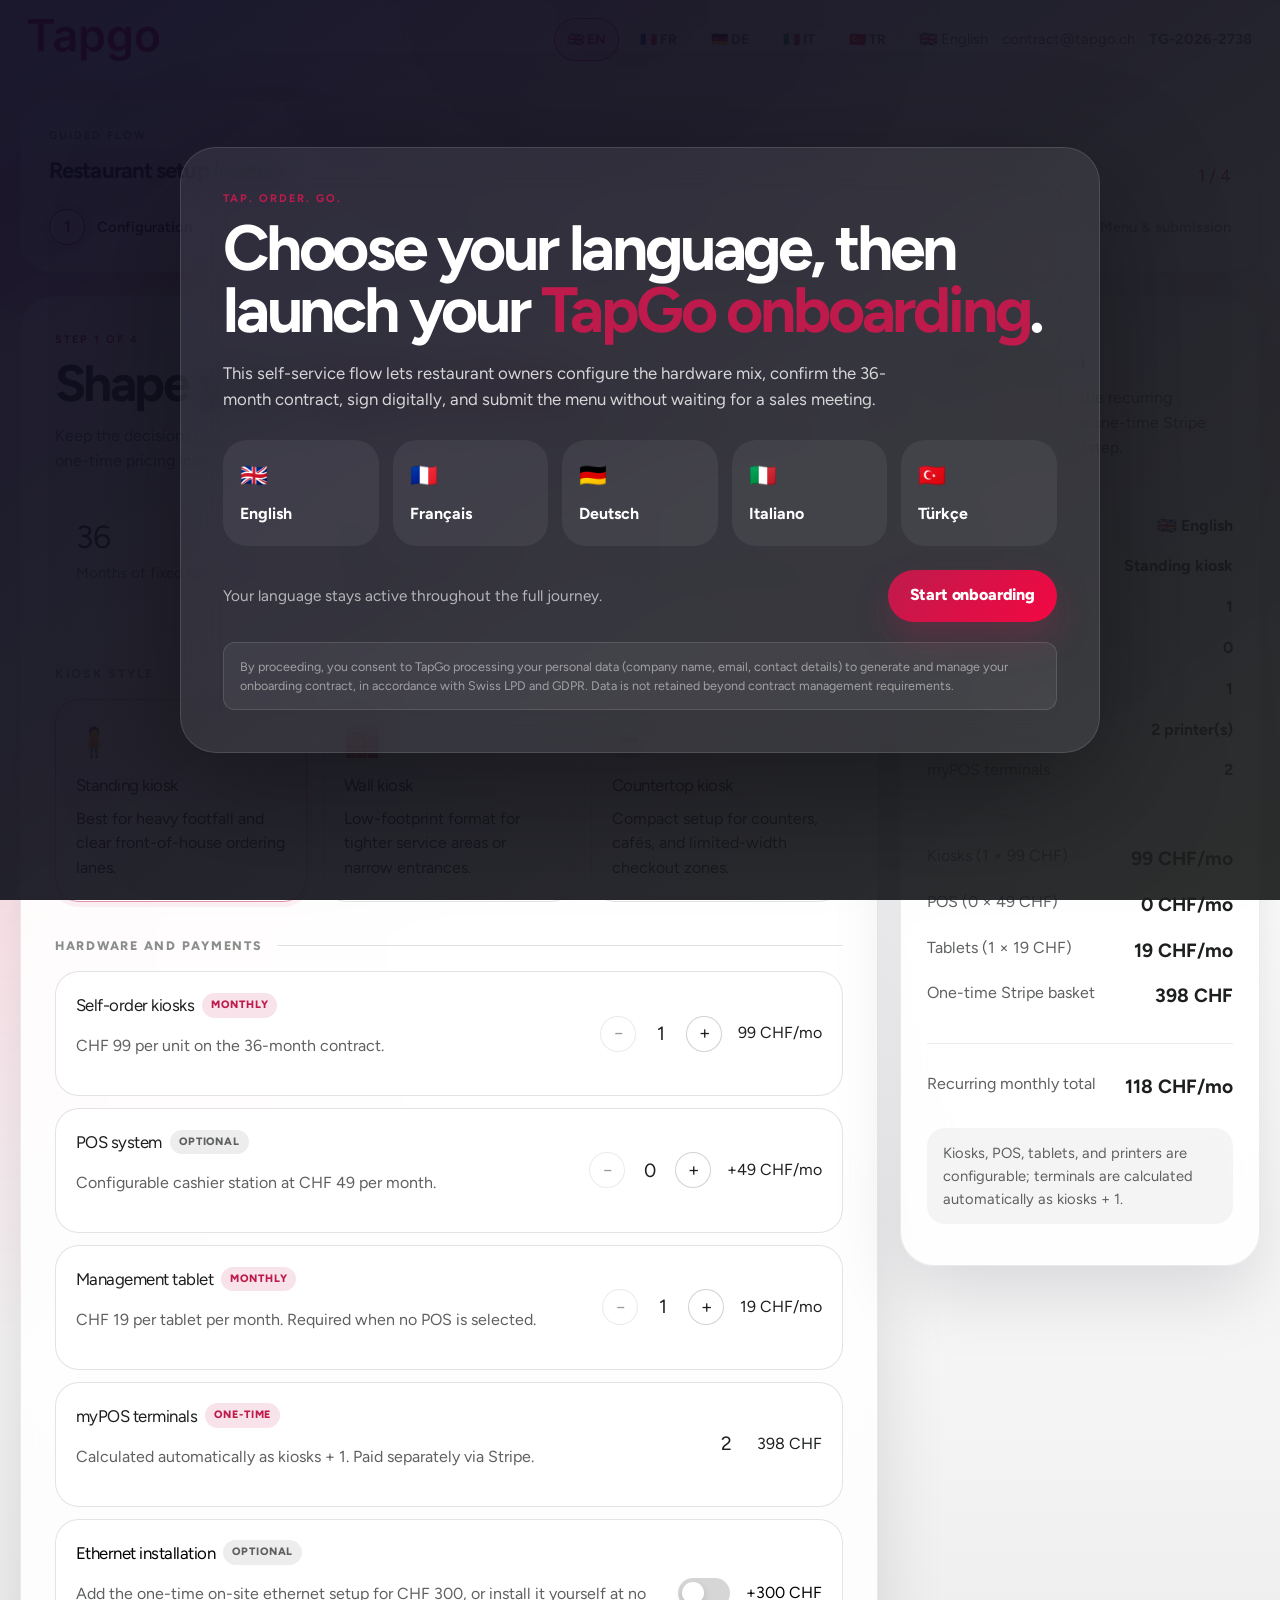
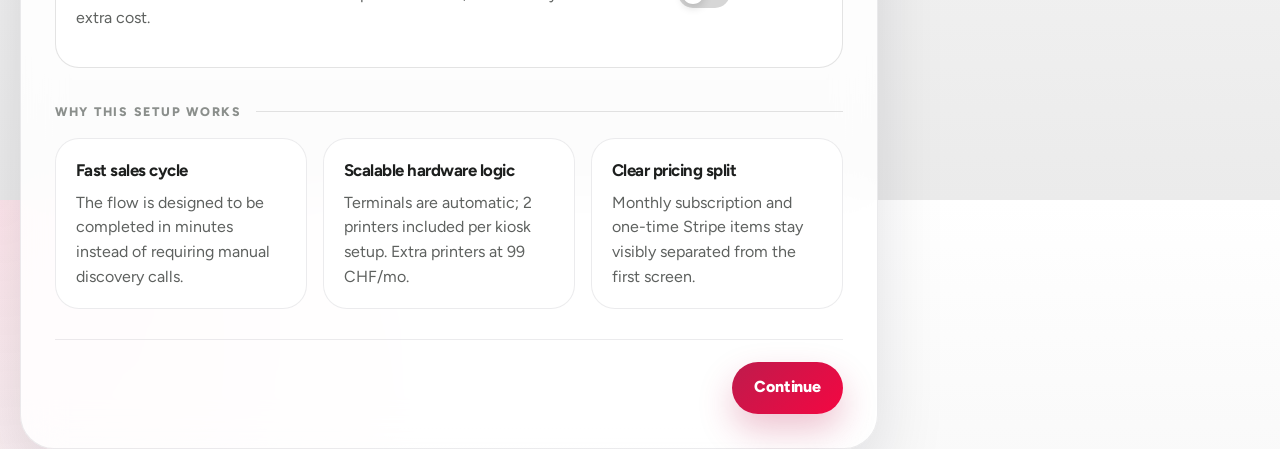
==== commit 22c36f30: "fix: hide trade license file input (same as menu upload) Co-Authored-By: Claude Sonnet 4.6 <noreply@" ====
--- a/tapgo_onboarding_v2.html
+++ b/tapgo_onboarding_v2.html
@@ -8,7 +8,7 @@
   <link rel="preconnect" href="https://fonts.googleapis.com">
   <link rel="preconnect" href="https://fonts.gstatic.com" crossorigin>
   <link href="https://fonts.googleapis.com/css2?family=Figtree:wght@400;500;600;700;800&display=swap" rel="stylesheet">
-  <link rel="stylesheet" href="/assets/css/tapgo-onboarding.css?v=6">
+  <link rel="stylesheet" href="/assets/css/tapgo-onboarding.css?v=7">
 </head>
 <body>
   <div class="site-bg" aria-hidden="true">
--- a/assets/css/tapgo-onboarding.css
+++ b/assets/css/tapgo-onboarding.css
@@ -1108,7 +1108,8 @@
 }
 
 .upload-dropzone input,
-#menuUpload {
+#menuUpload,
+#tradeLicenseUpload {
   display: none;
 }
 
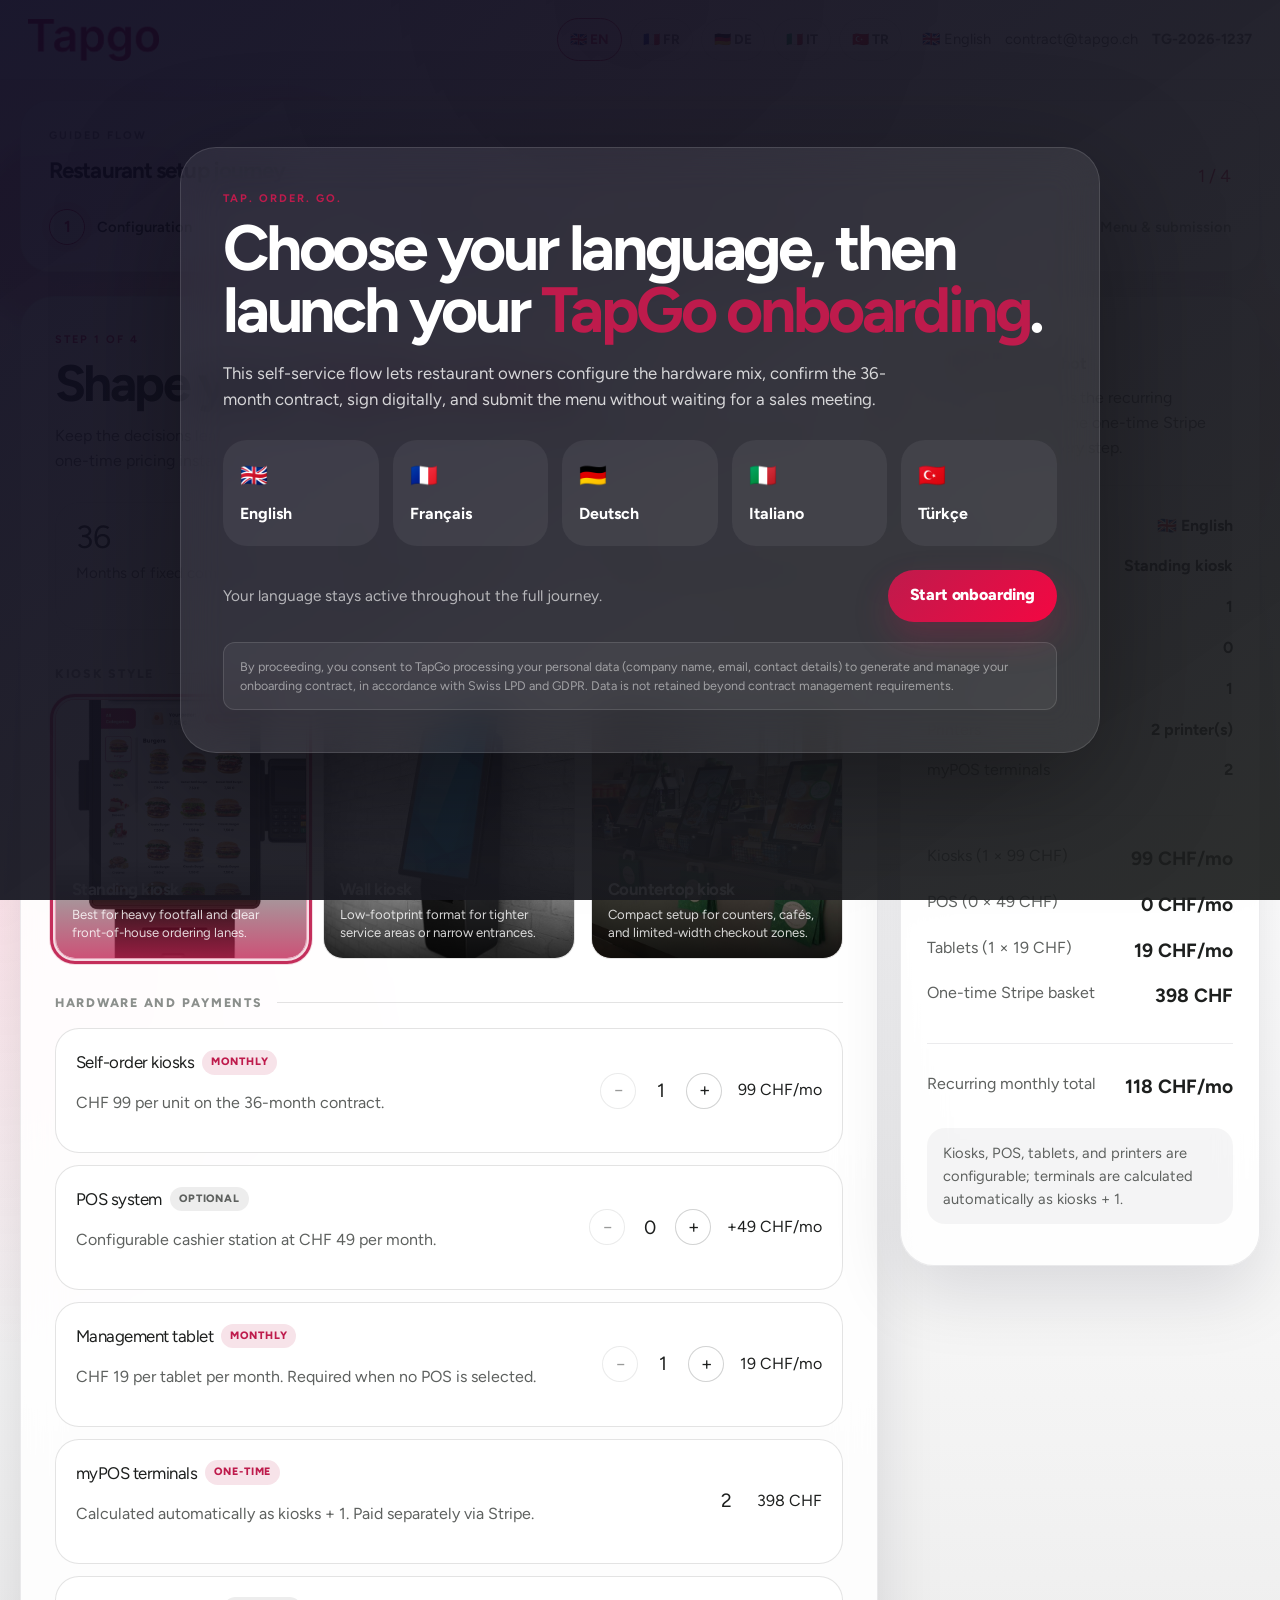
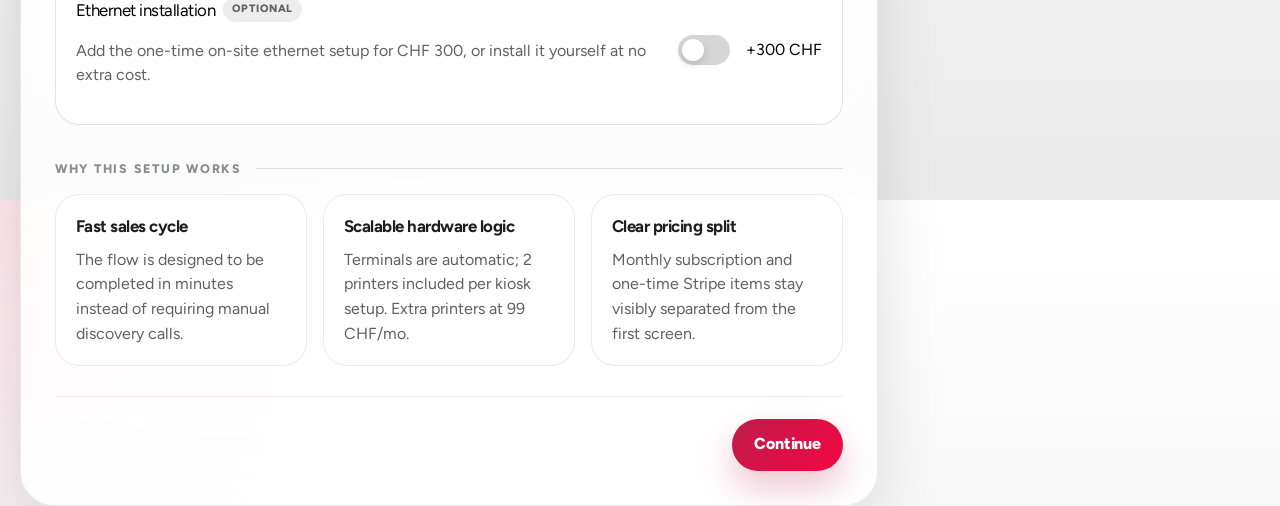
==== commit 60152155: "feat: image cards for kiosk type selection with overlay text style Co-Authored-By: Claude Sonnet 4.6" ====
--- a/tapgo_onboarding_v2.html
+++ b/tapgo_onboarding_v2.html
@@ -8,7 +8,7 @@
   <link rel="preconnect" href="https://fonts.googleapis.com">
   <link rel="preconnect" href="https://fonts.gstatic.com" crossorigin>
   <link href="https://fonts.googleapis.com/css2?family=Figtree:wght@400;500;600;700;800&display=swap" rel="stylesheet">
-  <link rel="stylesheet" href="/assets/css/tapgo-onboarding.css?v=7">
+  <link rel="stylesheet" href="/assets/css/tapgo-onboarding.css?v=8">
 </head>
 <body>
   <div class="site-bg" aria-hidden="true">
@@ -99,20 +99,26 @@
 
         <div class="section-label" data-i18n="page1.kioskLabel">Kiosk style</div>
         <div class="option-grid">
-          <button class="option-card" type="button" data-kiosk-type="standing">
-            <span class="option-card__emoji">🧍</span>
-            <span class="option-card__title" data-i18n="page1.kiosks.standing.title">Standing kiosk</span>
-            <span class="option-card__text" data-i18n="page1.kiosks.standing.text">Best for heavy footfall and clear front-of-house ordering lanes.</span>
+          <button class="option-card option-card--image" type="button" data-kiosk-type="standing">
+            <img class="option-card__img" src="/assets/images/kiosk-standing.jpeg" alt="Standing kiosk">
+            <div class="option-card__overlay">
+              <span class="option-card__title" data-i18n="page1.kiosks.standing.title">Standing kiosk</span>
+              <span class="option-card__text" data-i18n="page1.kiosks.standing.text">Best for heavy footfall and clear front-of-house ordering lanes.</span>
+            </div>
           </button>
-          <button class="option-card" type="button" data-kiosk-type="wall">
-            <span class="option-card__emoji">🧱</span>
-            <span class="option-card__title" data-i18n="page1.kiosks.wall.title">Wall kiosk</span>
-            <span class="option-card__text" data-i18n="page1.kiosks.wall.text">Low-footprint format for tighter service areas or narrow entrances.</span>
+          <button class="option-card option-card--image" type="button" data-kiosk-type="wall">
+            <img class="option-card__img" src="/assets/images/kiosk-wall.jpeg" alt="Wall kiosk">
+            <div class="option-card__overlay">
+              <span class="option-card__title" data-i18n="page1.kiosks.wall.title">Wall kiosk</span>
+              <span class="option-card__text" data-i18n="page1.kiosks.wall.text">Low-footprint format for tighter service areas or narrow entrances.</span>
+            </div>
           </button>
-          <button class="option-card" type="button" data-kiosk-type="tabletop">
-            <span class="option-card__emoji">☕</span>
-            <span class="option-card__title" data-i18n="page1.kiosks.tabletop.title">Countertop kiosk</span>
-            <span class="option-card__text" data-i18n="page1.kiosks.tabletop.text">Compact setup for counters, cafés, and limited-width checkout zones.</span>
+          <button class="option-card option-card--image" type="button" data-kiosk-type="tabletop">
+            <img class="option-card__img" src="/assets/images/kiosk-counter.jpeg" alt="Countertop kiosk">
+            <div class="option-card__overlay">
+              <span class="option-card__title" data-i18n="page1.kiosks.tabletop.title">Countertop kiosk</span>
+              <span class="option-card__text" data-i18n="page1.kiosks.tabletop.text">Compact setup for counters, cafés, and limited-width checkout zones.</span>
+            </div>
           </button>
         </div>
 
--- a/assets/css/tapgo-onboarding.css
+++ b/assets/css/tapgo-onboarding.css
@@ -572,6 +572,64 @@
   font-size: 1.8rem;
 }
 
+/* Image-style kiosk cards */
+.option-card--image {
+  position: relative;
+  padding: 0;
+  overflow: hidden;
+  height: 260px;
+  border-radius: 20px;
+  display: block;
+}
+
+.option-card--image .option-card__img {
+  width: 100%;
+  height: 100%;
+  object-fit: cover;
+  display: block;
+  transition: transform 0.35s ease;
+}
+
+.option-card--image:hover .option-card__img,
+.option-card--image.is-selected .option-card__img {
+  transform: scale(1.04);
+}
+
+.option-card__overlay {
+  position: absolute;
+  bottom: 0;
+  left: 0;
+  right: 0;
+  padding: 18px 16px 16px;
+  background: linear-gradient(to top, rgba(0,0,0,0.82) 0%, rgba(0,0,0,0.45) 60%, transparent 100%);
+  display: grid;
+  gap: 4px;
+  text-align: left;
+}
+
+.option-card--image .option-card__title {
+  color: #ffffff;
+  font-size: 1.05rem;
+  font-weight: 700;
+}
+
+.option-card--image .option-card__text {
+  color: rgba(255,255,255,0.82);
+  font-size: 0.82rem;
+  line-height: 1.35;
+}
+
+.option-card--image.is-selected {
+  outline: 3px solid rgba(190, 27, 76, 0.9);
+  outline-offset: 2px;
+  box-shadow: 0 0 0 6px rgba(190, 27, 76, 0.15);
+  background: none;
+}
+
+.option-card--image.is-selected .option-card__overlay {
+  background: linear-gradient(to top, rgba(190,27,76,0.75) 0%, rgba(0,0,0,0.35) 70%, transparent 100%);
+}
+
 .option-card__title,
 .feature-card h3,
 .info-tile h3,
